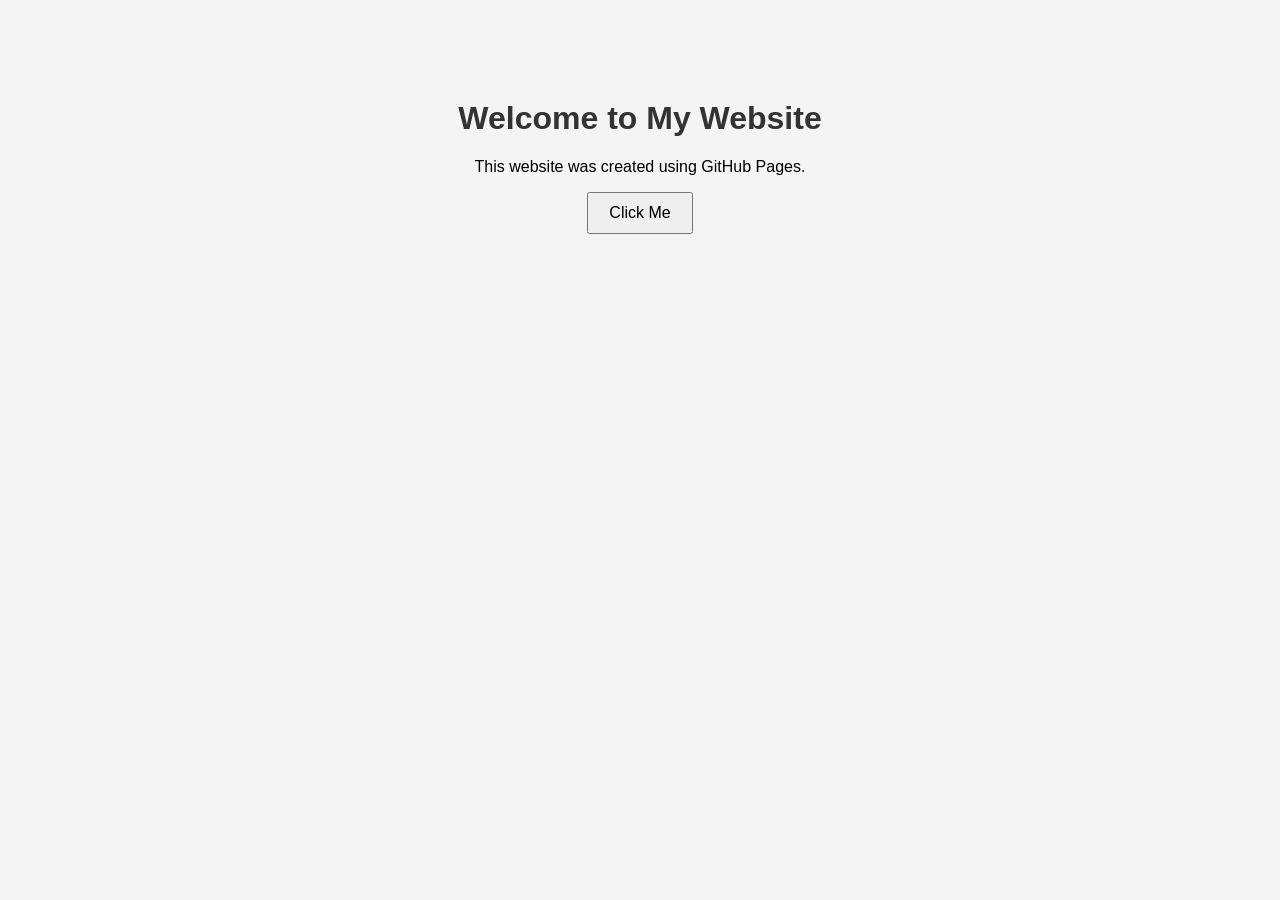
==== index.html @ 5ca9077b "Create index.html" ====
<!DOCTYPE html>
<html>
<head>
    <title>My Class Website</title>
    <meta charset="UTF-8">
    <meta name="viewport" content="width=device-width, initial-scale=1.0">
    <style>
        body {
            font-family: Arial, sans-serif;
            text-align: center;
            background-color: #f4f4f4;
        }
        h1 {
            color: #333;
        }
        .container {
            margin-top: 100px;
        }
        button {
            padding: 10px 20px;
            font-size: 16px;
            cursor: pointer;
        }
    </style>
</head>
<body>
    <div class="container">
        <h1>Welcome to My Website</h1>
        <p>This website was created using GitHub Pages.</p>
        <button onclick="alert('Website is working!')">Click Me</button>
    </div>
</body>
</html>
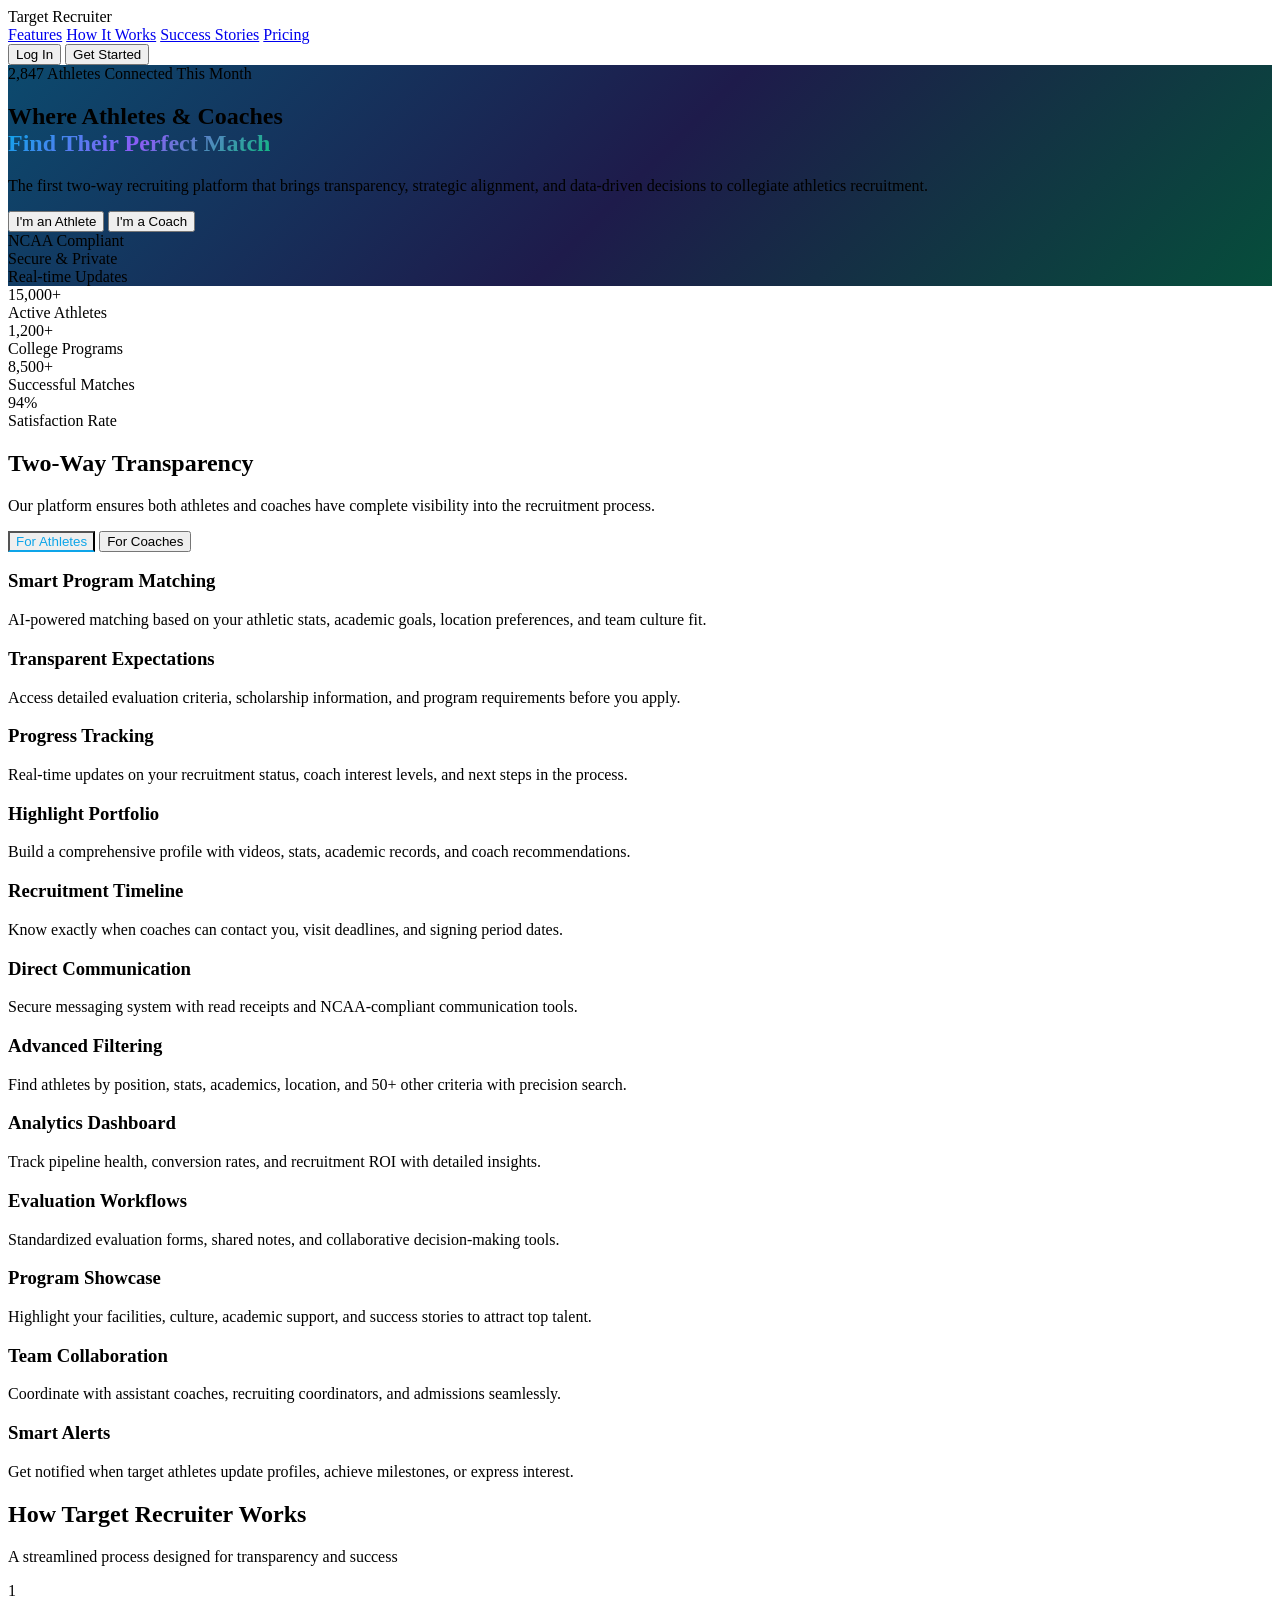
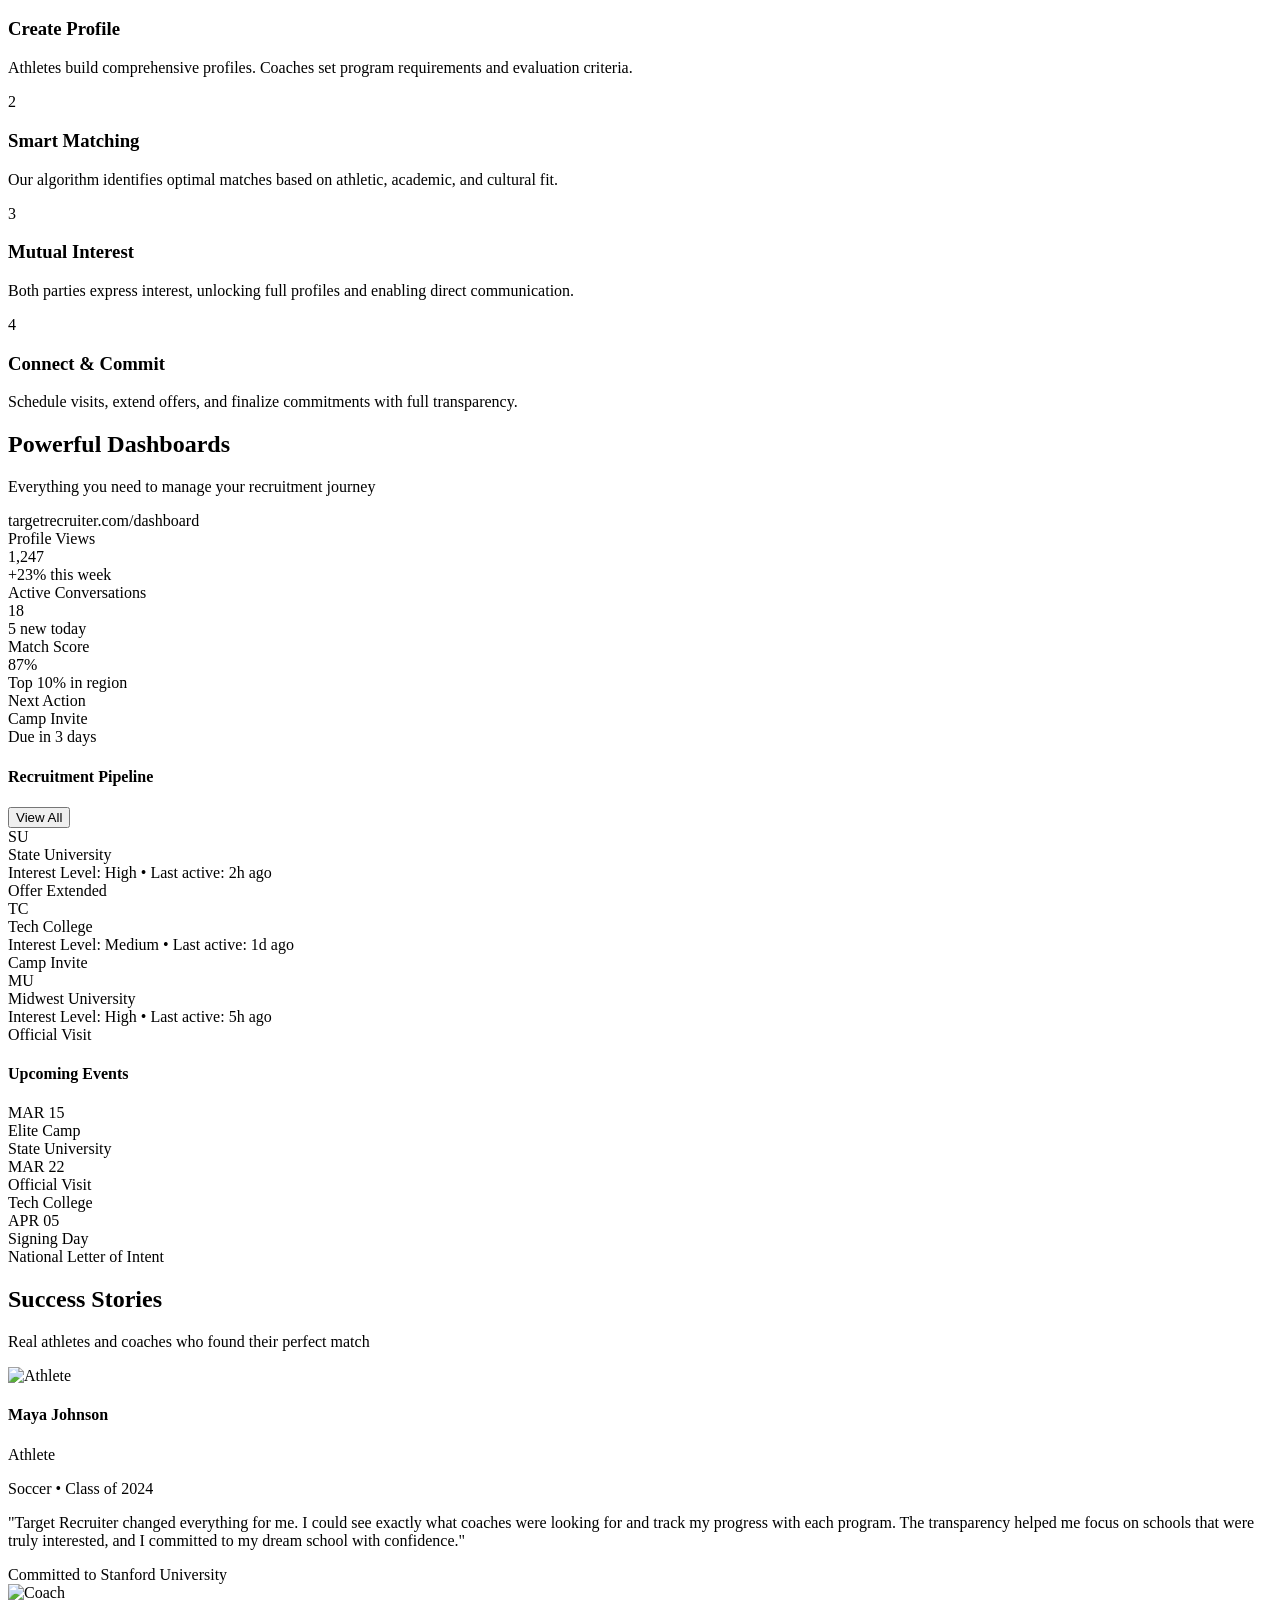
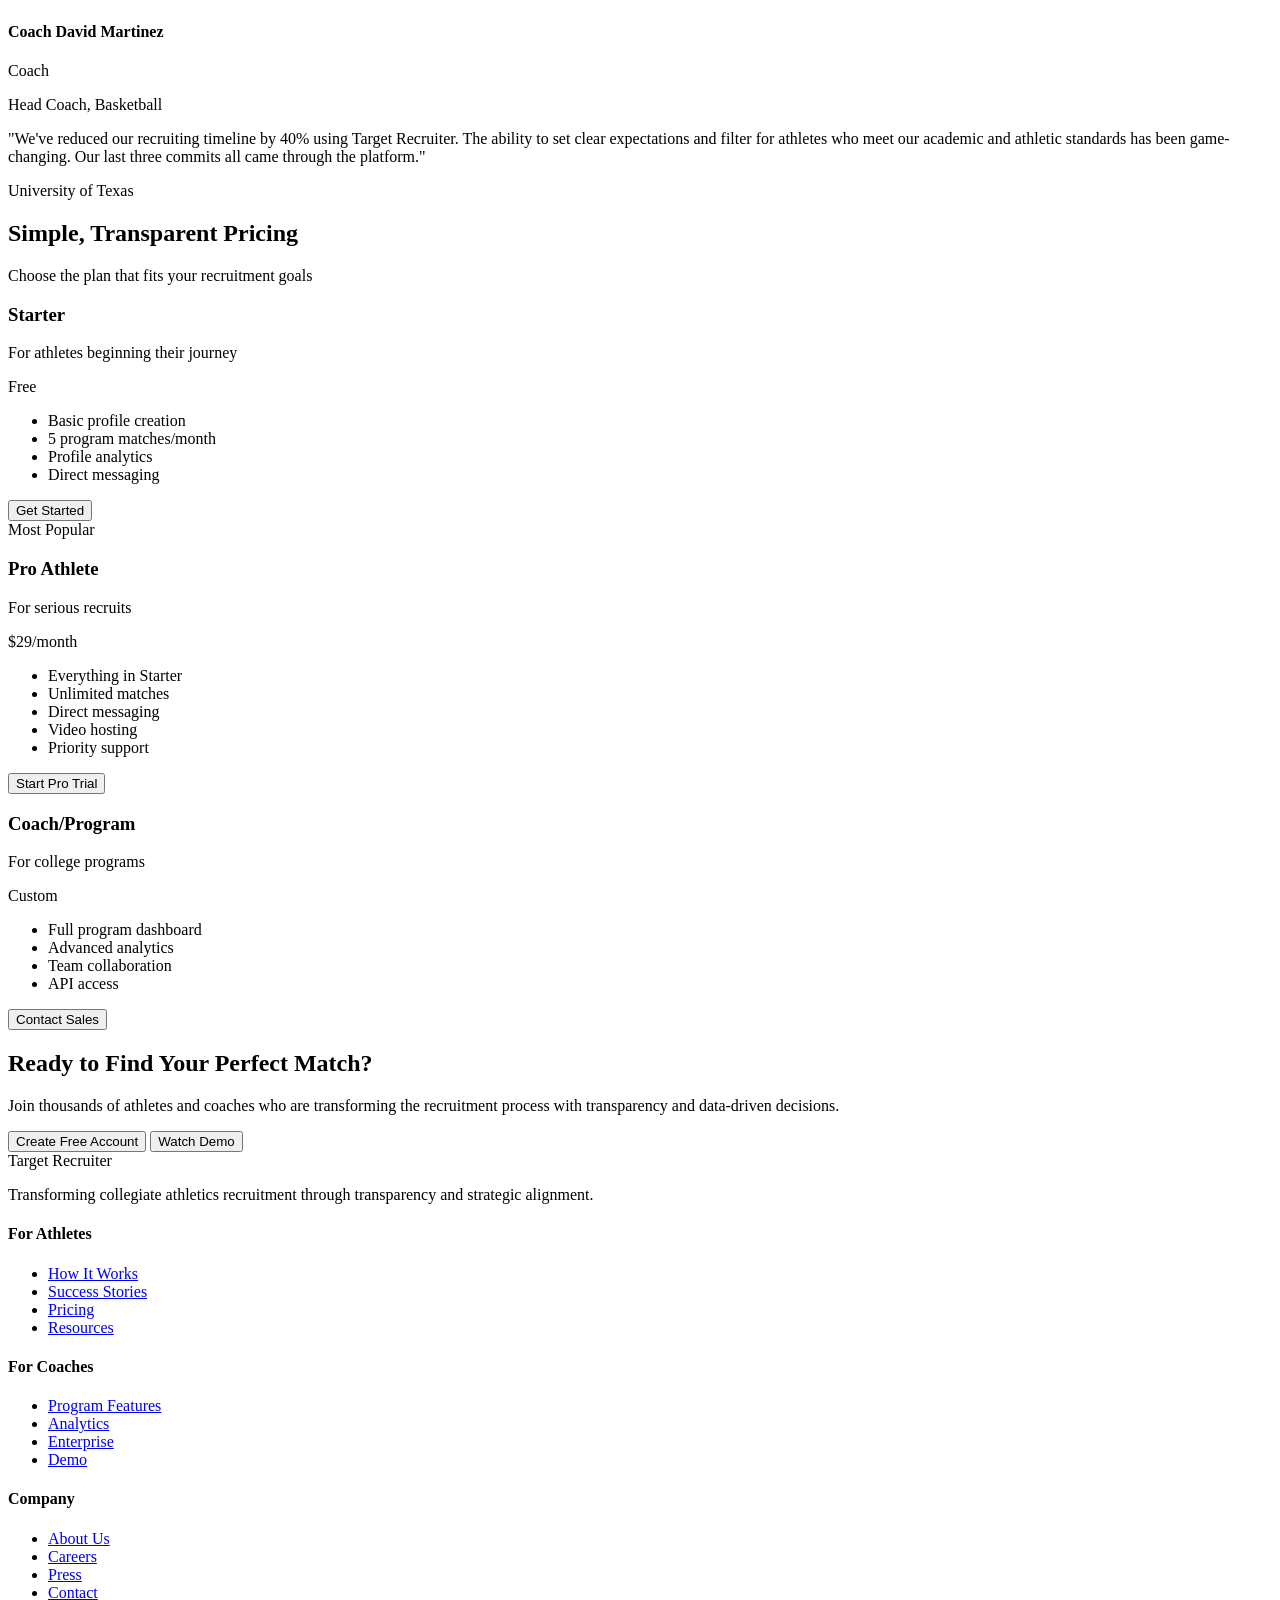
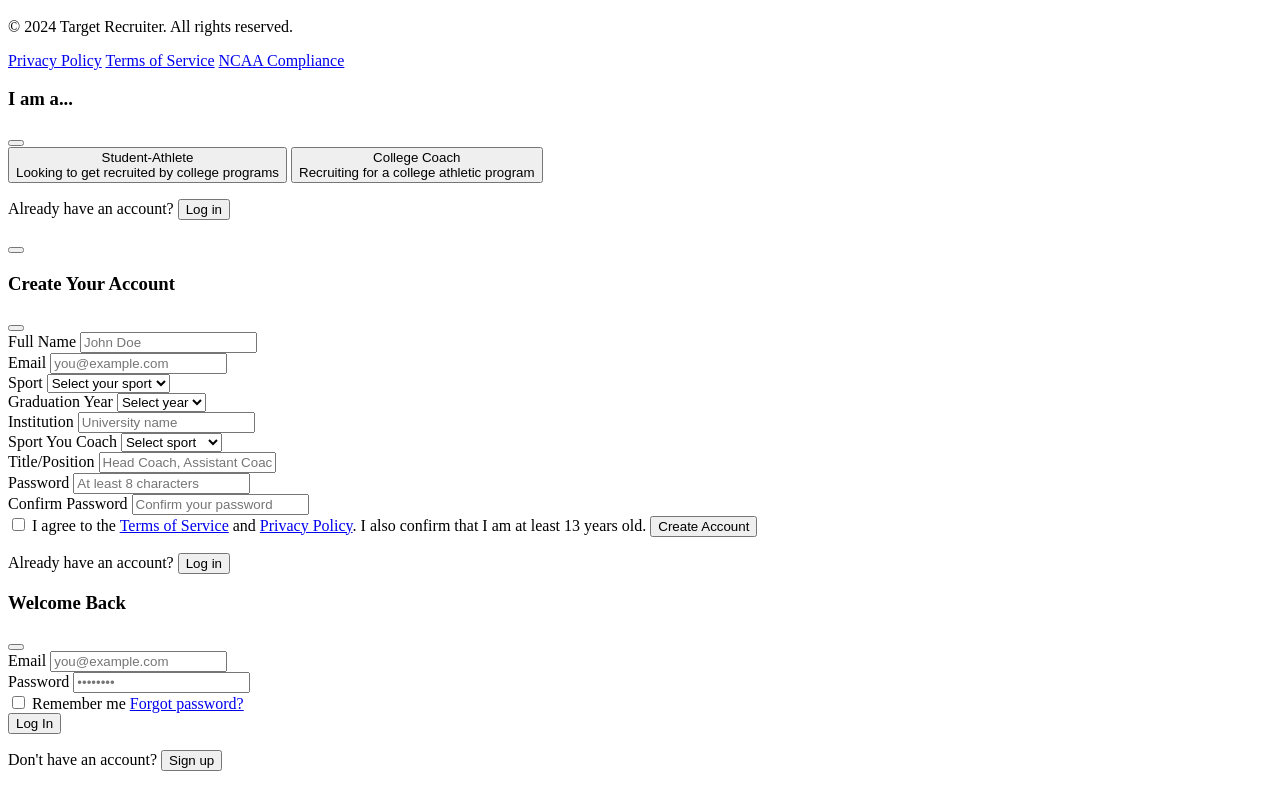
==== commit c40c43ad: "Update index.html" ====
--- a/index.html
+++ b/index.html
@@ -1,33 +1,1023 @@
 <!DOCTYPE html>
-<html>
+<html lang="en">
 <head>
-    <title>My Class Website</title>
     <meta charset="UTF-8">
     <meta name="viewport" content="width=device-width, initial-scale=1.0">
+    <title>Target Recruiter - Connect Athletes & College Programs</title>
+    <script src="https://cdn.tailwindcss.com"></script>
+    <script src="https://unpkg.com/lucide@latest"></script>
+    <link rel="preconnect" href="https://fonts.googleapis.com">
+    <link rel="preconnect" href="https://fonts.gstatic.com" crossorigin>
+    <link href="https://fonts.googleapis.com/css2?family=Inter:wght@300;400;500;600;700;800&display=swap" rel="stylesheet">
+    <script>
+        tailwind.config = {
+            theme: {
+                extend: {
+                    fontFamily: {
+                        sans: ['Inter', 'sans-serif'],
+                    },
+                    colors: {
+                        brand: {
+                            50: '#f0f9ff',
+                            100: '#e0f2fe',
+                            200: '#bae6fd',
+                            300: '#7dd3fc',
+                            400: '#38bdf8',
+                            500: '#0ea5e9',
+                            600: '#0284c7',
+                            700: '#0369a1',
+                            800: '#075985',
+                            900: '#0c4a6e',
+                        },
+                        athlete: {
+                            500: '#10b981',
+                            600: '#059669',
+                        },
+                        coach: {
+                            500: '#8b5cf6',
+                            600: '#7c3aed',
+                        }
+                    }
+                }
+            }
+        }
+    </script>
     <style>
-        body {
-            font-family: Arial, sans-serif;
-            text-align: center;
-            background-color: #f4f4f4;
-        }
-        h1 {
-            color: #333;
-        }
-        .container {
-            margin-top: 100px;
-        }
-        button {
-            padding: 10px 20px;
-            font-size: 16px;
-            cursor: pointer;
+        .gradient-text {
+            background: linear-gradient(135deg, #0ea5e9 0%, #8b5cf6 50%, #10b981 100%);
+            -webkit-background-clip: text;
+            -webkit-text-fill-color: transparent;
+            background-clip: text;
+        }
+        .hero-gradient {
+            background: linear-gradient(135deg, #0c4a6e 0%, #1e1b4b 50%, #064e3b 100%);
+        }
+        .card-hover {
+            transition: all 0.3s ease;
+        }
+        .card-hover:hover {
+            transform: translateY(-4px);
+            box-shadow: 0 20px 40px -12px rgba(0, 0, 0, 0.25);
+        }
+        .pulse-ring {
+            animation: pulse-ring 2s cubic-bezier(0.215, 0.61, 0.355, 1) infinite;
+        }
+        @keyframes pulse-ring {
+            0% { transform: scale(0.8); opacity: 0.8; }
+            50% { transform: scale(1); opacity: 0.4; }
+            100% { transform: scale(0.8); opacity: 0.8; }
+        }
+        .slide-in {
+            animation: slideIn 0.5s ease-out;
+        }
+        @keyframes slideIn {
+            from { opacity: 0; transform: translateY(20px); }
+            to { opacity: 1; transform: translateY(0); }
+        }
+        .tab-active {
+            border-bottom: 2px solid #0ea5e9;
+            color: #0ea5e9;
         }
     </style>
 </head>
-<body>
-    <div class="container">
-        <h1>Welcome to My Website</h1>
-        <p>This website was created using GitHub Pages.</p>
-        <button onclick="alert('Website is working!')">Click Me</button>
+<body class="font-sans text-slate-800 bg-slate-50">
+    <!-- Navigation -->
+    <nav class="fixed top-0 left-0 right-0 bg-white/95 backdrop-blur-md border-b border-slate-200 z-50">
+        <div class="max-w-7xl mx-auto px-4 sm:px-6 lg:px-8">
+            <div class="flex justify-between items-center h-16">
+                <div class="flex items-center space-x-2">
+                    <div class="w-10 h-10 bg-gradient-to-br from-brand-500 to-brand-700 rounded-xl flex items-center justify-center">
+                        <i data-lucide="target" class="w-6 h-6 text-white"></i>
+                    </div>
+                    <span class="text-xl font-bold text-slate-900">Target Recruiter</span>
+                </div>
+                <div class="hidden md:flex items-center space-x-8">
+                    <a href="#features" class="text-slate-600 hover:text-brand-600 font-medium transition">Features</a>
+                    <a href="#how-it-works" class="text-slate-600 hover:text-brand-600 font-medium transition">How It Works</a>
+                    <a href="#success-stories" class="text-slate-600 hover:text-brand-600 font-medium transition">Success Stories</a>
+                    <a href="#pricing" class="text-slate-600 hover:text-brand-600 font-medium transition">Pricing</a>
+                </div>
+                <div class="flex items-center space-x-4">
+                    <button onclick="showModal('login')" class="hidden md:block text-slate-600 hover:text-slate-900 font-medium">Log In</button>
+                    <button onclick="showModal('role-select')" class="bg-brand-600 hover:bg-brand-700 text-white px-5 py-2.5 rounded-lg font-medium transition">Get Started</button>
+                </div>
+            </div>
+        </div>
+    </nav>
+
+    <!-- Hero Section -->
+    <section class="hero-gradient min-h-screen flex items-center pt-16 relative overflow-hidden">
+        <div class="absolute inset-0 opacity-10">
+            <div class="absolute top-20 left-10 w-72 h-72 bg-brand-400 rounded-full blur-3xl"></div>
+            <div class="absolute bottom-20 right-10 w-96 h-96 bg-athlete-500 rounded-full blur-3xl"></div>
+            <div class="absolute top-1/2 left-1/2 w-64 h-64 bg-coach-500 rounded-full blur-3xl -translate-x-1/2 -translate-y-1/2"></div>
+        </div>
+        <div class="max-w-7xl mx-auto px-4 sm:px-6 lg:px-8 py-20 relative z-10">
+            <div class="text-center max-w-4xl mx-auto">
+                <div class="inline-flex items-center space-x-2 bg-white/10 backdrop-blur-sm rounded-full px-4 py-2 mb-8">
+                    <span class="w-2 h-2 bg-green-400 rounded-full pulse-ring"></span>
+                    <span class="text-white/90 text-sm font-medium">2,847 Athletes Connected This Month</span>
+                </div>
+                <h1 class="text-5xl md:text-7xl font-bold text-white mb-6 leading-tight">
+                    Where <span class="text-brand-300">Athletes</span> & <span class="text-coach-400">Coaches</span> <br>
+                    <span class="gradient-text">Find Their Perfect Match</span>
+                </h1>
+                <p class="text-xl text-slate-300 mb-10 max-w-2xl mx-auto">
+                    The first two-way recruiting platform that brings transparency, strategic alignment, and data-driven decisions to collegiate athletics recruitment.
+                </p>
+                <div class="flex flex-col sm:flex-row items-center justify-center gap-4">
+                    <button onclick="selectRole('athlete')" class="group bg-athlete-500 hover:bg-athlete-600 text-white px-8 py-4 rounded-xl font-semibold text-lg transition flex items-center space-x-3">
+                        <i data-lucide="user" class="w-5 h-5"></i>
+                        <span>I'm an Athlete</span>
+                        <i data-lucide="arrow-right" class="w-5 h-5 group-hover:translate-x-1 transition"></i>
+                    </button>
+                    <button onclick="selectRole('coach')" class="group bg-coach-500 hover:bg-coach-600 text-white px-8 py-4 rounded-xl font-semibold text-lg transition flex items-center space-x-3">
+                        <i data-lucide="users" class="w-5 h-5"></i>
+                        <span>I'm a Coach</span>
+                        <i data-lucide="arrow-right" class="w-5 h-5 group-hover:translate-x-1 transition"></i>
+                    </button>
+                </div>
+                <div class="mt-12 flex items-center justify-center space-x-8 text-slate-400">
+                    <div class="flex items-center space-x-2">
+                        <i data-lucide="shield-check" class="w-5 h-5"></i>
+                        <span class="text-sm">NCAA Compliant</span>
+                    </div>
+                    <div class="flex items-center space-x-2">
+                        <i data-lucide="lock" class="w-5 h-5"></i>
+                        <span class="text-sm">Secure & Private</span>
+                    </div>
+                    <div class="flex items-center space-x-2">
+                        <i data-lucide="zap" class="w-5 h-5"></i>
+                        <span class="text-sm">Real-time Updates</span>
+                    </div>
+                </div>
+            </div>
+        </div>
+        <div class="absolute bottom-0 left-0 right-0 h-32 bg-gradient-to-t from-slate-50 to-transparent"></div>
+    </section>
+
+    <!-- Stats Section -->
+    <section class="py-16 bg-white">
+        <div class="max-w-7xl mx-auto px-4 sm:px-6 lg:px-8">
+            <div class="grid grid-cols-2 md:grid-cols-4 gap-8">
+                <div class="text-center">
+                    <div class="text-4xl font-bold text-brand-600 mb-2">15,000+</div>
+                    <div class="text-slate-600">Active Athletes</div>
+                </div>
+                <div class="text-center">
+                    <div class="text-4xl font-bold text-coach-600 mb-2">1,200+</div>
+                    <div class="text-slate-600">College Programs</div>
+                </div>
+                <div class="text-center">
+                    <div class="text-4xl font-bold text-athlete-600 mb-2">8,500+</div>
+                    <div class="text-slate-600">Successful Matches</div>
+                </div>
+                <div class="text-center">
+                    <div class="text-4xl font-bold text-brand-600 mb-2">94%</div>
+                    <div class="text-slate-600">Satisfaction Rate</div>
+                </div>
+            </div>
+        </div>
+    </section>
+
+    <!-- Features Section -->
+    <section id="features" class="py-20 bg-slate-50">
+        <div class="max-w-7xl mx-auto px-4 sm:px-6 lg:px-8">
+            <div class="text-center mb-16">
+                <h2 class="text-4xl font-bold text-slate-900 mb-4">Two-Way Transparency</h2>
+                <p class="text-xl text-slate-600 max-w-2xl mx-auto">Our platform ensures both athletes and coaches have complete visibility into the recruitment process.</p>
+            </div>
+
+            <!-- Role Tabs -->
+            <div class="flex justify-center mb-12">
+                <div class="bg-white rounded-xl p-1.5 shadow-lg inline-flex">
+                    <button onclick="switchRoleTab('athlete')" id="tab-athlete" class="tab-active px-6 py-3 rounded-lg font-medium transition flex items-center space-x-2">
+                        <i data-lucide="user" class="w-5 h-5"></i>
+                        <span>For Athletes</span>
+                    </button>
+                    <button onclick="switchRoleTab('coach')" id="tab-coach" class="px-6 py-3 rounded-lg font-medium text-slate-600 hover:text-slate-900 transition flex items-center space-x-2">
+                        <i data-lucide="users" class="w-5 h-5"></i>
+                        <span>For Coaches</span>
+                    </button>
+                </div>
+            </div>
+
+            <!-- Athlete Features -->
+            <div id="athlete-features" class="grid md:grid-cols-3 gap-8 slide-in">
+                <div class="bg-white rounded-2xl p-8 shadow-lg card-hover border border-slate-100">
+                    <div class="w-14 h-14 bg-athlete-100 rounded-xl flex items-center justify-center mb-6">
+                        <i data-lucide="search" class="w-7 h-7 text-athlete-600"></i>
+                    </div>
+                    <h3 class="text-xl font-bold text-slate-900 mb-3">Smart Program Matching</h3>
+                    <p class="text-slate-600 leading-relaxed">AI-powered matching based on your athletic stats, academic goals, location preferences, and team culture fit.</p>
+                </div>
+                <div class="bg-white rounded-2xl p-8 shadow-lg card-hover border border-slate-100">
+                    <div class="w-14 h-14 bg-athlete-100 rounded-xl flex items-center justify-center mb-6">
+                        <i data-lucide="file-text" class="w-7 h-7 text-athlete-600"></i>
+                    </div>
+                    <h3 class="text-xl font-bold text-slate-900 mb-3">Transparent Expectations</h3>
+                    <p class="text-slate-600 leading-relaxed">Access detailed evaluation criteria, scholarship information, and program requirements before you apply.</p>
+                </div>
+                <div class="bg-white rounded-2xl p-8 shadow-lg card-hover border border-slate-100">
+                    <div class="w-14 h-14 bg-athlete-100 rounded-xl flex items-center justify-center mb-6">
+                        <i data-lucide="trending-up" class="w-7 h-7 text-athlete-600"></i>
+                    </div>
+                    <h3 class="text-xl font-bold text-slate-900 mb-3">Progress Tracking</h3>
+                    <p class="text-slate-600 leading-relaxed">Real-time updates on your recruitment status, coach interest levels, and next steps in the process.</p>
+                </div>
+                <div class="bg-white rounded-2xl p-8 shadow-lg card-hover border border-slate-100">
+                    <div class="w-14 h-14 bg-athlete-100 rounded-xl flex items-center justify-center mb-6">
+                        <i data-lucide="video" class="w-7 h-7 text-athlete-600"></i>
+                    </div>
+                    <h3 class="text-xl font-bold text-slate-900 mb-3">Highlight Portfolio</h3>
+                    <p class="text-slate-600 leading-relaxed">Build a comprehensive profile with videos, stats, academic records, and coach recommendations.</p>
+                </div>
+                <div class="bg-white rounded-2xl p-8 shadow-lg card-hover border border-slate-100">
+                    <div class="w-14 h-14 bg-athlete-100 rounded-xl flex items-center justify-center mb-6">
+                        <i data-lucide="calendar" class="w-7 h-7 text-athlete-600"></i>
+                    </div>
+                    <h3 class="text-xl font-bold text-slate-900 mb-3">Recruitment Timeline</h3>
+                    <p class="text-slate-600 leading-relaxed">Know exactly when coaches can contact you, visit deadlines, and signing period dates.</p>
+                </div>
+                <div class="bg-white rounded-2xl p-8 shadow-lg card-hover border border-slate-100">
+                    <div class="w-14 h-14 bg-athlete-100 rounded-xl flex items-center justify-center mb-6">
+                        <i data-lucide="message-circle" class="w-7 h-7 text-athlete-600"></i>
+                    </div>
+                    <h3 class="text-xl font-bold text-slate-900 mb-3">Direct Communication</h3>
+                    <p class="text-slate-600 leading-relaxed">Secure messaging system with read receipts and NCAA-compliant communication tools.</p>
+                </div>
+            </div>
+
+            <!-- Coach Features -->
+            <div id="coach-features" class="grid md:grid-cols-3 gap-8 hidden slide-in">
+                <div class="bg-white rounded-2xl p-8 shadow-lg card-hover border border-slate-100">
+                    <div class="w-14 h-14 bg-coach-100 rounded-xl flex items-center justify-center mb-6">
+                        <i data-lucide="filter" class="w-7 h-7 text-coach-600"></i>
+                    </div>
+                    <h3 class="text-xl font-bold text-slate-900 mb-3">Advanced Filtering</h3>
+                    <p class="text-slate-600 leading-relaxed">Find athletes by position, stats, academics, location, and 50+ other criteria with precision search.</p>
+                </div>
+                <div class="bg-white rounded-2xl p-8 shadow-lg card-hover border border-slate-100">
+                    <div class="w-14 h-14 bg-coach-100 rounded-xl flex items-center justify-center mb-6">
+                        <i data-lucide="bar-chart-3" class="w-7 h-7 text-coach-600"></i>
+                    </div>
+                    <h3 class="text-xl font-bold text-slate-900 mb-3">Analytics Dashboard</h3>
+                    <p class="text-slate-600 leading-relaxed">Track pipeline health, conversion rates, and recruitment ROI with detailed insights.</p>
+                </div>
+                <div class="bg-white rounded-2xl p-8 shadow-lg card-hover border border-slate-100">
+                    <div class="w-14 h-14 bg-coach-100 rounded-xl flex items-center justify-center mb-6">
+                        <i data-lucide="clipboard-list" class="w-7 h-7 text-coach-600"></i>
+                    </div>
+                    <h3 class="text-xl font-bold text-slate-900 mb-3">Evaluation Workflows</h3>
+                    <p class="text-slate-600 leading-relaxed">Standardized evaluation forms, shared notes, and collaborative decision-making tools.</p>
+                </div>
+                <div class="bg-white rounded-2xl p-8 shadow-lg card-hover border border-slate-100">
+                    <div class="w-14 h-14 bg-coach-100 rounded-xl flex items-center justify-center mb-6">
+                        <i data-lucide="megaphone" class="w-7 h-7 text-coach-600"></i>
+                    </div>
+                    <h3 class="text-xl font-bold text-slate-900 mb-3">Program Showcase</h3>
+                    <p class="text-slate-600 leading-relaxed">Highlight your facilities, culture, academic support, and success stories to attract top talent.</p>
+                </div>
+                <div class="bg-white rounded-2xl p-8 shadow-lg card-hover border border-slate-100">
+                    <div class="w-14 h-14 bg-coach-100 rounded-xl flex items-center justify-center mb-6">
+                        <i data-lucide="users" class="w-7 h-7 text-coach-600"></i>
+                    </div>
+                    <h3 class="text-xl font-bold text-slate-900 mb-3">Team Collaboration</h3>
+                    <p class="text-slate-600 leading-relaxed">Coordinate with assistant coaches, recruiting coordinators, and admissions seamlessly.</p>
+                </div>
+                <div class="bg-white rounded-2xl p-8 shadow-lg card-hover border border-slate-100">
+                    <div class="w-14 h-14 bg-coach-100 rounded-xl flex items-center justify-center mb-6">
+                        <i data-lucide="bell" class="w-7 h-7 text-coach-600"></i>
+                    </div>
+                    <h3 class="text-xl font-bold text-slate-900 mb-3">Smart Alerts</h3>
+                    <p class="text-slate-600 leading-relaxed">Get notified when target athletes update profiles, achieve milestones, or express interest.</p>
+                </div>
+            </div>
+        </div>
+    </section>
+
+    <!-- How It Works -->
+    <section id="how-it-works" class="py-20 bg-white">
+        <div class="max-w-7xl mx-auto px-4 sm:px-6 lg:px-8">
+            <div class="text-center mb-16">
+                <h2 class="text-4xl font-bold text-slate-900 mb-4">How Target Recruiter Works</h2>
+                <p class="text-xl text-slate-600">A streamlined process designed for transparency and success</p>
+            </div>
+
+            <div class="relative">
+                <div class="hidden md:block absolute top-1/2 left-0 right-0 h-1 bg-gradient-to-r from-athlete-500 via-brand-500 to-coach-500 -translate-y-1/2"></div>
+                
+                <div class="grid md:grid-cols-4 gap-8">
+                    <div class="relative text-center">
+                        <div class="w-16 h-16 bg-athlete-500 rounded-full flex items-center justify-center mx-auto mb-6 relative z-10 shadow-lg">
+                            <span class="text-2xl font-bold text-white">1</span>
+                        </div>
+                        <h3 class="text-lg font-bold text-slate-900 mb-2">Create Profile</h3>
+                        <p class="text-slate-600 text-sm">Athletes build comprehensive profiles. Coaches set program requirements and evaluation criteria.</p>
+                    </div>
+                    <div class="relative text-center">
+                        <div class="w-16 h-16 bg-brand-500 rounded-full flex items-center justify-center mx-auto mb-6 relative z-10 shadow-lg">
+                            <span class="text-2xl font-bold text-white">2</span>
+                        </div>
+                        <h3 class="text-lg font-bold text-slate-900 mb-2">Smart Matching</h3>
+                        <p class="text-slate-600 text-sm">Our algorithm identifies optimal matches based on athletic, academic, and cultural fit.</p>
+                    </div>
+                    <div class="relative text-center">
+                        <div class="w-16 h-16 bg-brand-500 rounded-full flex items-center justify-center mx-auto mb-6 relative z-10 shadow-lg">
+                            <span class="text-2xl font-bold text-white">3</span>
+                        </div>
+                        <h3 class="text-lg font-bold text-slate-900 mb-2">Mutual Interest</h3>
+                        <p class="text-slate-600 text-sm">Both parties express interest, unlocking full profiles and enabling direct communication.</p>
+                    </div>
+                    <div class="relative text-center">
+                        <div class="w-16 h-16 bg-coach-500 rounded-full flex items-center justify-center mx-auto mb-6 relative z-10 shadow-lg">
+                            <span class="text-2xl font-bold text-white">4</span>
+                        </div>
+                        <h3 class="text-lg font-bold text-slate-900 mb-2">Connect & Commit</h3>
+                        <p class="text-slate-600 text-sm">Schedule visits, extend offers, and finalize commitments with full transparency.</p>
+                    </div>
+                </div>
+            </div>
+        </div>
+    </section>
+
+    <!-- Dashboard Preview -->
+    <section class="py-20 bg-slate-900">
+        <div class="max-w-7xl mx-auto px-4 sm:px-6 lg:px-8">
+            <div class="text-center mb-12">
+                <h2 class="text-4xl font-bold text-white mb-4">Powerful Dashboards</h2>
+                <p class="text-xl text-slate-400">Everything you need to manage your recruitment journey</p>
+            </div>
+            
+            <div class="bg-slate-800 rounded-2xl p-4 shadow-2xl">
+                <div class="bg-slate-900 rounded-xl overflow-hidden">
+                    <div class="flex items-center space-x-2 px-4 py-3 bg-slate-800 border-b border-slate-700">
+                        <div class="w-3 h-3 rounded-full bg-red-500"></div>
+                        <div class="w-3 h-3 rounded-full bg-yellow-500"></div>
+                        <div class="w-3 h-3 rounded-full bg-green-500"></div>
+                        <div class="ml-4 text-slate-400 text-sm">targetrecruiter.com/dashboard</div>
+                    </div>
+                    <div class="p-6">
+                        <div class="grid md:grid-cols-4 gap-6 mb-6">
+                            <div class="bg-slate-800 rounded-lg p-4">
+                                <div class="text-slate-400 text-sm mb-1">Profile Views</div>
+                                <div class="text-2xl font-bold text-white">1,247</div>
+                                <div class="text-green-400 text-sm flex items-center mt-1">
+                                    <i data-lucide="trending-up" class="w-4 h-4 mr-1"></i>
+                                    +23% this week
+                                </div>
+                            </div>
+                            <div class="bg-slate-800 rounded-lg p-4">
+                                <div class="text-slate-400 text-sm mb-1">Active Conversations</div>
+                                <div class="text-2xl font-bold text-white">18</div>
+                                <div class="text-green-400 text-sm flex items-center mt-1">
+                                    <i data-lucide="message-circle" class="w-4 h-4 mr-1"></i>
+                                    5 new today
+                                </div>
+                            </div>
+                            <div class="bg-slate-800 rounded-lg p-4">
+                                <div class="text-slate-400 text-sm mb-1">Match Score</div>
+                                <div class="text-2xl font-bold text-white">87%</div>
+                                <div class="text-brand-400 text-sm flex items-center mt-1">
+                                    <i data-lucide="star" class="w-4 h-4 mr-1"></i>
+                                    Top 10% in region
+                                </div>
+                            </div>
+                            <div class="bg-slate-800 rounded-lg p-4">
+                                <div class="text-slate-400 text-sm mb-1">Next Action</div>
+                                <div class="text-lg font-bold text-white">Camp Invite</div>
+                                <div class="text-slate-400 text-sm mt-1">Due in 3 days</div>
+                            </div>
+                        </div>
+                        <div class="grid md:grid-cols-3 gap-6">
+                            <div class="md:col-span-2 bg-slate-800 rounded-lg p-4">
+                                <div class="flex justify-between items-center mb-4">
+                                    <h4 class="text-white font-semibold">Recruitment Pipeline</h4>
+                                    <button class="text-brand-400 text-sm hover:text-brand-300">View All</button>
+                                </div>
+                                <div class="space-y-3">
+                                    <div class="flex items-center space-x-3 p-3 bg-slate-700/50 rounded-lg">
+                                        <div class="w-10 h-10 bg-athlete-500 rounded-full flex items-center justify-center text-white font-bold">SU</div>
+                                        <div class="flex-1">
+                                            <div class="text-white font-medium">State University</div>
+                                            <div class="text-slate-400 text-sm">Interest Level: High • Last active: 2h ago</div>
+                                        </div>
+                                        <span class="px-3 py-1 bg-green-500/20 text-green-400 rounded-full text-sm">Offer Extended</span>
+                                    </div>
+                                    <div class="flex items-center space-x-3 p-3 bg-slate-700/50 rounded-lg">
+                                        <div class="w-10 h-10 bg-coach-500 rounded-full flex items-center justify-center text-white font-bold">TC</div>
+                                        <div class="flex-1">
+                                            <div class="text-white font-medium">Tech College</div>
+                                            <div class="text-slate-400 text-sm">Interest Level: Medium • Last active: 1d ago</div>
+                                        </div>
+                                        <span class="px-3 py-1 bg-yellow-500/20 text-yellow-400 rounded-full text-sm">Camp Invite</span>
+                                    </div>
+                                    <div class="flex items-center space-x-3 p-3 bg-slate-700/50 rounded-lg">
+                                        <div class="w-10 h-10 bg-brand-500 rounded-full flex items-center justify-center text-white font-bold">MU</div>
+                                        <div class="flex-1">
+                                            <div class="text-white font-medium">Midwest University</div>
+                                            <div class="text-slate-400 text-sm">Interest Level: High • Last active: 5h ago</div>
+                                        </div>
+                                        <span class="px-3 py-1 bg-blue-500/20 text-blue-400 rounded-full text-sm">Official Visit</span>
+                                    </div>
+                                </div>
+                            </div>
+                            <div class="bg-slate-800 rounded-lg p-4">
+                                <h4 class="text-white font-semibold mb-4">Upcoming Events</h4>
+                                <div class="space-y-4">
+                                    <div class="flex items-start space-x-3">
+                                        <div class="w-12 h-12 bg-brand-500/20 rounded-lg flex flex-col items-center justify-center">
+                                            <span class="text-brand-400 text-xs font-bold">MAR</span>
+                                            <span class="text-white font-bold">15</span>
+                                        </div>
+                                        <div>
+                                            <div class="text-white font-medium">Elite Camp</div>
+                                            <div class="text-slate-400 text-sm">State University</div>
+                                        </div>
+                                    </div>
+                                    <div class="flex items-start space-x-3">
+                                        <div class="w-12 h-12 bg-coach-500/20 rounded-lg flex flex-col items-center justify-center">
+                                            <span class="text-coach-400 text-xs font-bold">MAR</span>
+                                            <span class="text-white font-bold">22</span>
+                                        </div>
+                                        <div>
+                                            <div class="text-white font-medium">Official Visit</div>
+                                            <div class="text-slate-400 text-sm">Tech College</div>
+                                        </div>
+                                    </div>
+                                    <div class="flex items-start space-x-3">
+                                        <div class="w-12 h-12 bg-athlete-500/20 rounded-lg flex flex-col items-center justify-center">
+                                            <span class="text-athlete-400 text-xs font-bold">APR</span>
+                                            <span class="text-white font-bold">05</span>
+                                        </div>
+                                        <div>
+                                            <div class="text-white font-medium">Signing Day</div>
+                                            <div class="text-slate-400 text-sm">National Letter of Intent</div>
+                                        </div>
+                                    </div>
+                                </div>
+                            </div>
+                        </div>
+                    </div>
+                </div>
+            </div>
+        </div>
+    </section>
+
+    <!-- Success Stories -->
+    <section id="success-stories" class="py-20 bg-slate-50">
+        <div class="max-w-7xl mx-auto px-4 sm:px-6 lg:px-8">
+            <div class="text-center mb-16">
+                <h2 class="text-4xl font-bold text-slate-900 mb-4">Success Stories</h2>
+                <p class="text-xl text-slate-600">Real athletes and coaches who found their perfect match</p>
+            </div>
+
+            <div class="grid md:grid-cols-2 gap-8">
+                <div class="bg-white rounded-2xl p-8 shadow-lg border border-slate-100">
+                    <div class="flex items-start space-x-4 mb-6">
+                        <img src="https://static.photos/people/200x200/42" alt="Athlete" class="w-16 h-16 rounded-full object-cover">
+                        <div>
+                            <div class="flex items-center space-x-2">
+                                <h4 class="text-lg font-bold text-slate-900">Maya Johnson</h4>
+                                <span class="px-2 py-0.5 bg-athlete-100 text-athlete-600 rounded-full text-xs font-medium">Athlete</span>
+                            </div>
+                            <p class="text-slate-600">Soccer • Class of 2024</p>
+                            <div class="flex items-center space-x-1 mt-1">
+                                <i data-lucide="star" class="w-4 h-4 text-yellow-400 fill-yellow-400"></i>
+                                <i data-lucide="star" class="w-4 h-4 text-yellow-400 fill-yellow-400"></i>
+                                <i data-lucide="star" class="w-4 h-4 text-yellow-400 fill-yellow-400"></i>
+                                <i data-lucide="star" class="w-4 h-4 text-yellow-400 fill-yellow-400"></i>
+                                <i data-lucide="star" class="w-4 h-4 text-yellow-400 fill-yellow-400"></i>
+                            </div>
+                        </div>
+                    </div>
+                    <p class="text-slate-700 leading-relaxed mb-4">"Target Recruiter changed everything for me. I could see exactly what coaches were looking for and track my progress with each program. The transparency helped me focus on schools that were truly interested, and I committed to my dream school with confidence."</p>
+                    <div class="flex items-center space-x-2 text-slate-500 text-sm">
+                        <i data-lucide="check-circle" class="w-4 h-4 text-athlete-500"></i>
+                        <span>Committed to Stanford University</span>
+                    </div>
+                </div>
+
+                <div class="bg-white rounded-2xl p-8 shadow-lg border border-slate-100">
+                    <div class="flex items-start space-x-4 mb-6">
+                        <img src="https://static.photos/people/200x200/88" alt="Coach" class="w-16 h-16 rounded-full object-cover">
+                        <div>
+                            <div class="flex items-center space-x-2">
+                                <h4 class="text-lg font-bold text-slate-900">Coach David Martinez</h4>
+                                <span class="px-2 py-0.5 bg-coach-100 text-coach-600 rounded-full text-xs font-medium">Coach</span>
+                            </div>
+                            <p class="text-slate-600">Head Coach, Basketball</p>
+                            <div class="flex items-center space-x-1 mt-1">
+                                <i data-lucide="star" class="w-4 h-4 text-yellow-400 fill-yellow-400"></i>
+                                <i data-lucide="star" class="w-4 h-4 text-yellow-400 fill-yellow-400"></i>
+                                <i data-lucide="star" class="w-4 h-4 text-yellow-400 fill-yellow-400"></i>
+                                <i data-lucide="star" class="w-4 h-4 text-yellow-400 fill-yellow-400"></i>
+                                <i data-lucide="star" class="w-4 h-4 text-yellow-400 fill-yellow-400"></i>
+                            </div>
+                        </div>
+                    </div>
+                    <p class="text-slate-700 leading-relaxed mb-4">"We've reduced our recruiting timeline by 40% using Target Recruiter. The ability to set clear expectations and filter for athletes who meet our academic and athletic standards has been game-changing. Our last three commits all came through the platform."</p>
+                    <div class="flex items-center space-x-2 text-slate-500 text-sm">
+                        <i data-lucide="check-circle" class="w-4 h-4 text-coach-500"></i>
+                        <span>University of Texas</span>
+                    </div>
+                </div>
+            </div>
+        </div>
+    </section>
+
+    <!-- Pricing -->
+    <section id="pricing" class="py-20 bg-white">
+        <div class="max-w-7xl mx-auto px-4 sm:px-6 lg:px-8">
+            <div class="text-center mb-16">
+                <h2 class="text-4xl font-bold text-slate-900 mb-4">Simple, Transparent Pricing</h2>
+                <p class="text-xl text-slate-600">Choose the plan that fits your recruitment goals</p>
+            </div>
+
+            <div class="grid md:grid-cols-3 gap-8 max-w-5xl mx-auto">
+                <div class="bg-slate-50 rounded-2xl p-8 border border-slate-200">
+                    <h3 class="text-xl font-bold text-slate-900 mb-2">Starter</h3>
+                    <p class="text-slate-600 mb-6">For athletes beginning their journey</p>
+                    <div class="text-4xl font-bold text-slate-900 mb-6">Free</div>
+                    <ul class="space-y-4 mb-8">
+                        <li class="flex items-center space-x-3 text-slate-700">
+                            <i data-lucide="check" class="w-5 h-5 text-athlete-500"></i>
+                            <span>Basic profile creation</span>
+                        </li>
+                        <li class="flex items-center space-x-3 text-slate-700">
+                            <i data-lucide="check" class="w-5 h-5 text-athlete-500"></i>
+                            <span>5 program matches/month</span>
+                        </li>
+                        <li class="flex items-center space-x-3 text-slate-700">
+                            <i data-lucide="check" class="w-5 h-5 text-athlete-500"></i>
+                            <span>Profile analytics</span>
+                        </li>
+                        <li class="flex items-center space-x-3 text-slate-400">
+                            <i data-lucide="x" class="w-5 h-5"></i>
+                            <span>Direct messaging</span>
+                        </li>
+                    </ul>
+                    <button onclick="showModal('signup')" class="w-full py-3 border-2 border-slate-300 text-slate-700 rounded-xl font-medium hover:border-slate-400 transition">Get Started</button>
+                </div>
+
+                <div class="bg-brand-600 rounded-2xl p-8 text-white relative transform scale-105 shadow-2xl">
+                    <div class="absolute -top-4 left-1/2 -translate-x-1/2 bg-athlete-500 text-white px-4 py-1 rounded-full text-sm font-medium">Most Popular</div>
+                    <h3 class="text-xl font-bold mb-2">Pro Athlete</h3>
+                    <p class="text-brand-100 mb-6">For serious recruits</p>
+                    <div class="text-4xl font-bold mb-6">$29<span class="text-lg font-normal text-brand-100">/month</span></div>
+                    <ul class="space-y-4 mb-8">
+                        <li class="flex items-center space-x-3">
+                            <i data-lucide="check" class="w-5 h-5"></i>
+                            <span>Everything in Starter</span>
+                        </li>
+                        <li class="flex items-center space-x-3">
+                            <i data-lucide="check" class="w-5 h-5"></i>
+                            <span>Unlimited matches</span>
+                        </li>
+                        <li class="flex items-center space-x-3">
+                            <i data-lucide="check" class="w-5 h-5"></i>
+                            <span>Direct messaging</span>
+                        </li>
+                        <li class="flex items-center space-x-3">
+                            <i data-lucide="check" class="w-5 h-5"></i>
+                            <span>Video hosting</span>
+                        </li>
+                        <li class="flex items-center space-x-3">
+                            <i data-lucide="check" class="w-5 h-5"></i>
+                            <span>Priority support</span>
+                        </li>
+                    </ul>
+                    <button onclick="showModal('signup')" class="w-full py-3 bg-white text-brand-600 rounded-xl font-medium hover:bg-brand-50 transition">Start Pro Trial</button>
+                </div>
+
+                <div class="bg-slate-50 rounded-2xl p-8 border border-slate-200">
+                    <h3 class="text-xl font-bold text-slate-900 mb-2">Coach/Program</h3>
+                    <p class="text-slate-600 mb-6">For college programs</p>
+                    <div class="text-4xl font-bold text-slate-900 mb-6">Custom</div>
+                    <ul class="space-y-4 mb-8">
+                        <li class="flex items-center space-x-3 text-slate-700">
+                            <i data-lucide="check" class="w-5 h-5 text-coach-500"></i>
+                            <span>Full program dashboard</span>
+                        </li>
+                        <li class="flex items-center space-x-3 text-slate-700">
+                            <i data-lucide="check" class="w-5 h-5 text-coach-500"></i>
+                            <span>Advanced analytics</span>
+                        </li>
+                        <li class="flex items-center space-x-3 text-slate-700">
+                            <i data-lucide="check" class="w-5 h-5 text-coach-500"></i>
+                            <span>Team collaboration</span>
+                        </li>
+                        <li class="flex items-center space-x-3 text-slate-700">
+                            <i data-lucide="check" class="w-5 h-5 text-coach-500"></i>
+                            <span>API access</span>
+                        </li>
+                    </ul>
+                    <button onclick="showModal('contact')" class="w-full py-3 border-2 border-slate-300 text-slate-700 rounded-xl font-medium hover:border-slate-400 transition">Contact Sales</button>
+                </div>
+            </div>
+        </div>
+    </section>
+
+    <!-- CTA Section -->
+    <section class="py-20 bg-gradient-to-br from-brand-600 to-brand-800">
+        <div class="max-w-4xl mx-auto px-4 sm:px-6 lg:px-8 text-center">
+            <h2 class="text-4xl font-bold text-white mb-6">Ready to Find Your Perfect Match?</h2>
+            <p class="text-xl text-brand-100 mb-10">Join thousands of athletes and coaches who are transforming the recruitment process with transparency and data-driven decisions.</p>
+            <div class="flex flex-col sm:flex-row items-center justify-center gap-4">
+                <button onclick="showModal('signup')" class="bg-white text-brand-600 px-8 py-4 rounded-xl font-semibold text-lg hover:bg-brand-50 transition flex items-center space-x-2">
+                    <span>Create Free Account</span>
+                    <i data-lucide="arrow-right" class="w-5 h-5"></i>
+                </button>
+                <button onclick="showModal('demo')" class="bg-brand-700 text-white px-8 py-4 rounded-xl font-semibold text-lg hover:bg-brand-600 transition flex items-center space-x-2">
+                    <i data-lucide="play-circle" class="w-5 h-5"></i>
+                    <span>Watch Demo</span>
+                </button>
+            </div>
+        </div>
+    </section>
+
+    <!-- Footer -->
+    <footer class="bg-slate-900 text-slate-400 py-16">
+        <div class="max-w-7xl mx-auto px-4 sm:px-6 lg:px-8">
+            <div class="grid md:grid-cols-4 gap-12 mb-12">
+                <div>
+                    <div class="flex items-center space-x-2 mb-4">
+                        <div class="w-10 h-10 bg-gradient-to-br from-brand-500 to-brand-700 rounded-xl flex items-center justify-center">
+                            <i data-lucide="target" class="w-6 h-6 text-white"></i>
+                        </div>
+                        <span class="text-xl font-bold text-white">Target Recruiter</span>
+                    </div>
+                    <p class="text-slate-500 mb-4">Transforming collegiate athletics recruitment through transparency and strategic alignment.</p>
+                    <div class="flex space-x-4">
+                        <a href="#" class="hover:text-white transition"><i data-lucide="twitter" class="w-5 h-5"></i></a>
+                        <a href="#" class="hover:text-white transition"><i data-lucide="instagram" class="w-5 h-5"></i></a>
+                        <a href="#" class="hover:text-white transition"><i data-lucide="linkedin" class="w-5 h-5"></i></a>
+                        <a href="#" class="hover:text-white transition"><i data-lucide="youtube" class="w-5 h-5"></i></a>
+                    </div>
+                </div>
+                <div>
+                    <h4 class="text-white font-semibold mb-4">For Athletes</h4>
+                    <ul class="space-y-2">
+                        <li><a href="#" class="hover:text-white transition">How It Works</a></li>
+                        <li><a href="#" class="hover:text-white transition">Success Stories</a></li>
+                        <li><a href="#" class="hover:text-white transition">Pricing</a></li>
+                        <li><a href="#" class="hover:text-white transition">Resources</a></li>
+                    </ul>
+                </div>
+                <div>
+                    <h4 class="text-white font-semibold mb-4">For Coaches</h4>
+                    <ul class="space-y-2">
+                        <li><a href="#" class="hover:text-white transition">Program Features</a></li>
+                        <li><a href="#" class="hover:text-white transition">Analytics</a></li>
+                        <li><a href="#" class="hover:text-white transition">Enterprise</a></li>
+                        <li><a href="#" class="hover:text-white transition">Demo</a></li>
+                    </ul>
+                </div>
+                <div>
+                    <h4 class="text-white font-semibold mb-4">Company</h4>
+                    <ul class="space-y-2">
+                        <li><a href="#" class="hover:text-white transition">About Us</a></li>
+                        <li><a href="#" class="hover:text-white transition">Careers</a></li>
+                        <li><a href="#" class="hover:text-white transition">Press</a></li>
+                        <li><a href="#" class="hover:text-white transition">Contact</a></li>
+                    </ul>
+                </div>
+            </div>
+            <div class="border-t border-slate-800 pt-8 flex flex-col md:flex-row justify-between items-center">
+                <p class="text-sm">&copy; 2024 Target Recruiter. All rights reserved.</p>
+                <div class="flex space-x-6 mt-4 md:mt-0 text-sm">
+                    <a href="#" class="hover:text-white transition">Privacy Policy</a>
+                    <a href="#" class="hover:text-white transition">Terms of Service</a>
+                    <a href="#" class="hover:text-white transition">NCAA Compliance</a>
+                </div>
+            </div>
+        </div>
+    </footer>
+
+    <!-- Modals -->
+    <div id="modal-overlay" class="fixed inset-0 bg-black/50 backdrop-blur-sm z-50 hidden items-center justify-center p-4">
+        <!-- Role Selection Modal -->
+        <div id="role-select-modal" class="bg-white rounded-2xl max-w-md w-full p-8 hidden">
+            <div class="flex justify-between items-center mb-6">
+                <h3 class="text-2xl font-bold text-slate-900">I am a...</h3>
+                <button onclick="closeModal()" class="text-slate-400 hover:text-slate-600"><i data-lucide="x" class="w-6 h-6"></i></button>
+            </div>
+            <div class="space-y-4">
+                <button onclick="proceedToSignup('athlete')" class="w-full p-6 border-2 border-athlete-500 rounded-xl text-athlete-600 font-medium hover:bg-athlete-50 transition flex items-center space-x-4 group">
+                    <div class="w-14 h-14 bg-athlete-100 rounded-full flex items-center justify-center group-hover:bg-athlete-200 transition">
+                        <i data-lucide="user" class="w-7 h-7"></i>
+                    </div>
+                    <div class="text-left">
+                        <div class="text-lg font-semibold">Student-Athlete</div>
+                        <div class="text-sm text-athlete-500/80">Looking to get recruited by college programs</div>
+                    </div>
+                    <i data-lucide="chevron-right" class="w-5 h-5 ml-auto group-hover:translate-x-1 transition"></i>
+                </button>
+                <button onclick="proceedToSignup('coach')" class="w-full p-6 border-2 border-coach-500 rounded-xl text-coach-600 font-medium hover:bg-coach-50 transition flex items-center space-x-4 group">
+                    <div class="w-14 h-14 bg-coach-100 rounded-full flex items-center justify-center group-hover:bg-coach-200 transition">
+                        <i data-lucide="users" class="w-7 h-7"></i>
+                    </div>
+                    <div class="text-left">
+                        <div class="text-lg font-semibold">College Coach</div>
+                        <div class="text-sm text-coach-500/80">Recruiting for a college athletic program</div>
+                    </div>
+                    <i data-lucide="chevron-right" class="w-5 h-5 ml-auto group-hover:translate-x-1 transition"></i>
+                </button>
+            </div>
+            <p class="text-center text-slate-500 text-sm mt-6">Already have an account? <button onclick="showModal('login')" class="text-brand-600 font-medium hover:text-brand-700">Log in</button></p>
+        </div>
+
+        <!-- Sign Up Modal -->
+        <div id="signup-modal" class="bg-white rounded-2xl max-w-md w-full p-8 hidden">
+            <div class="flex justify-between items-center mb-6">
+                <button onclick="backToRoleSelect()" class="text-slate-400 hover:text-slate-600 -ml-2 p-2"><i data-lucide="arrow-left" class="w-5 h-5"></i></button>
+                <h3 class="text-2xl font-bold text-slate-900">Create Your Account</h3>
+                <button onclick="closeModal()" class="text-slate-400 hover:text-slate-600"><i data-lucide="x" class="w-6 h-6"></i></button>
+            </div>
+            <div class="text-center mb-6">
+                <span id="selected-role-badge" class="inline-flex items-center space-x-2 px-4 py-2 rounded-full text-sm font-medium">
+                </span>
+            </div>
+            <form id="signup-form" class="space-y-4">
+                <div>
+                    <label class="block text-sm font-medium text-slate-700 mb-1">Full Name</label>
+                    <input type="text" id="signup-name" required class="w-full px-4 py-3 border border-slate-300 rounded-lg focus:ring-2 focus:ring-brand-500 focus:border-brand-500 outline-none" placeholder="John Doe">
+                </div>
+                <div>
+                    <label class="block text-sm font-medium text-slate-700 mb-1">Email</label>
+                    <input type="email" id="signup-email" required class="w-full px-4 py-3 border border-slate-300 rounded-lg focus:ring-2 focus:ring-brand-500 focus:border-brand-500 outline-none" placeholder="you@example.com">
+                </div>
+                <div id="athlete-extra-fields" class="hidden space-y-4">
+                    <div>
+                        <label class="block text-sm font-medium text-slate-700 mb-1">Sport</label>
+                        <select class="w-full px-4 py-3 border border-slate-300 rounded-lg focus:ring-2 focus:ring-brand-500 focus:border-brand-500 outline-none">
+                            <option value="">Select your sport</option>
+                            <option value="football">Football</option>
+                            <option value="basketball">Basketball</option>
+                            <option value="soccer">Soccer</option>
+                            <option value="volleyball">Volleyball</option>
+                            <option value="baseball">Baseball</option>
+                            <option value="softball">Softball</option>
+                            <option value="swimming">Swimming</option>
+                            <option value="track">Track & Field</option>
+                            <option value="tennis">Tennis</option>
+                            <option value="other">Other</option>
+                        </select>
+                    </div>
+                    <div>
+                        <label class="block text-sm font-medium text-slate-700 mb-1">Graduation Year</label>
+                        <select class="w-full px-4 py-3 border border-slate-300 rounded-lg focus:ring-2 focus:ring-brand-500 focus:border-brand-500 outline-none">
+                            <option value="">Select year</option>
+                            <option value="2025">2025</option>
+                            <option value="2026">2026</option>
+                            <option value="2027">2027</option>
+                            <option value="2028">2028</option>
+                        </select>
+                    </div>
+                </div>
+                <div id="coach-extra-fields" class="hidden space-y-4">
+                    <div>
+                        <label class="block text-sm font-medium text-slate-700 mb-1">Institution</label>
+                        <input type="text" class="w-full px-4 py-3 border border-slate-300 rounded-lg focus:ring-2 focus:ring-brand-500 focus:border-brand-500 outline-none" placeholder="University name">
+                    </div>
+                    <div>
+                        <label class="block text-sm font-medium text-slate-700 mb-1">Sport You Coach</label>
+                        <select class="w-full px-4 py-3 border border-slate-300 rounded-lg focus:ring-2 focus:ring-brand-500 focus:border-brand-500 outline-none">
+                            <option value="">Select sport</option>
+                            <option value="football">Football</option>
+                            <option value="basketball">Basketball</option>
+                            <option value="soccer">Soccer</option>
+                            <option value="volleyball">Volleyball</option>
+                            <option value="baseball">Baseball</option>
+                            <option value="softball">Softball</option>
+                            <option value="swimming">Swimming</option>
+                            <option value="track">Track & Field</option>
+                            <option value="tennis">Tennis</option>
+                            <option value="other">Other</option>
+                        </select>
+                    </div>
+                    <div>
+                        <label class="block text-sm font-medium text-slate-700 mb-1">Title/Position</label>
+                        <input type="text" class="w-full px-4 py-3 border border-slate-300 rounded-lg focus:ring-2 focus:ring-brand-500 focus:border-brand-500 outline-none" placeholder="Head Coach, Assistant Coach, etc.">
+                    </div>
+                </div>
+                <div>
+                    <label class="block text-sm font-medium text-slate-700 mb-1">Password</label>
+                    <input type="password" id="signup-password" required minlength="8" class="w-full px-4 py-3 border border-slate-300 rounded-lg focus:ring-2 focus:ring-brand-500 focus:border-brand-500 outline-none" placeholder="At least 8 characters">
+                </div>
+                <div>
+                    <label class="block text-sm font-medium text-slate-700 mb-1">Confirm Password</label>
+                    <input type="password" id="signup-confirm" required class="w-full px-4 py-3 border border-slate-300 rounded-lg focus:ring-2 focus:ring-brand-500 focus:border-brand-500 outline-none" placeholder="Confirm your password">
+                </div>
+                <label class="flex items-start space-x-3">
+                    <input type="checkbox" required class="mt-1 rounded border-slate-300 text-brand-600 focus:ring-brand-500">
+                    <span class="text-sm text-slate-600">I agree to the <a href="#" class="text-brand-600 hover:underline">Terms of Service</a> and <a href="#" class="text-brand-600 hover:underline">Privacy Policy</a>. I also confirm that I am at least 13 years old.</span>
+                </label>
+                <button type="submit" class="w-full bg-brand-600 text-white py-3 rounded-lg font-medium hover:bg-brand-700 transition flex items-center justify-center space-x-2">
+                    <span>Create Account</span>
+                    <i data-lucide="arrow-right" class="w-5 h-5"></i>
+                </button>
+            </form>
+            <p class="text-center text-slate-600 text-sm mt-4">Already have an account? <button onclick="showModal('login')" class="text-brand-600 font-medium">Log in</button></p>
+        </div>
+
+        <!-- Login Modal -->
+        <div id="login-modal" class="bg-white rounded-2xl max-w-md w-full p-8 hidden">
+            <div class="flex justify-between items-center mb-6">
+                <h3 class="text-2xl font-bold text-slate-900">Welcome Back</h3>
+                <button onclick="closeModal()" class="text-slate-400 hover:text-slate-600"><i data-lucide="x" class="w-6 h-6"></i></button>
+            </div>
+            <div class="space-y-4">
+                <div>
+                    <label class="block text-sm font-medium text-slate-700 mb-1">Email</label>
+                    <input type="email" class="w-full px-4 py-3 border border-slate-300 rounded-lg focus:ring-2 focus:ring-brand-500 focus:border-brand-500 outline-none" placeholder="you@example.com">
+                </div>
+                <div>
+                    <label class="block text-sm font-medium text-slate-700 mb-1">Password</label>
+                    <input type="password" class="w-full px-4 py-3 border border-slate-300 rounded-lg focus:ring-2 focus:ring-brand-500 focus:border-brand-500 outline-none" placeholder="••••••••">
+                </div>
+                <div class="flex justify-between items-center">
+                    <label class="flex items-center">
+                        <input type="checkbox" class="rounded border-slate-300 text-brand-600 focus:ring-brand-500">
+                        <span class="ml-2 text-sm text-slate-600">Remember me</span>
+                    </label>
+                    <a href="#" class="text-sm text-brand-600 hover:text-brand-700">Forgot password?</a>
+                </div>
+                <button class="w-full bg-brand-600 text-white py-3 rounded-lg font-medium hover:bg-brand-700 transition">Log In</button>
+                <p class="text-center text-slate-600 text-sm">Don't have an account? <button onclick="showModal('signup')" class="text-brand-600 font-medium">Sign up</button></p>
+            </div>
+        </div>
     </div>
+
+    <script>
+        // Initialize Lucide icons
+        lucide.createIcons();
+
+        // Role tab switching
+        function switchRoleTab(role) {
+            const athleteTab = document.getElementById('tab-athlete');
+            const coachTab = document.getElementById('tab-coach');
+            const athleteFeatures = document.getElementById('athlete-features');
+            const coachFeatures = document.getElementById('coach-features');
+
+            if (role === 'athlete') {
+                athleteTab.classList.add('tab-active');
+                athleteTab.classList.remove('text-slate-600');
+                coachTab.classList.remove('tab-active');
+                coachTab.classList.add('text-slate-600');
+                athleteFeatures.classList.remove('hidden');
+                coachFeatures.classList.add('hidden');
+            } else {
+                coachTab.classList.add('tab-active');
+                coachTab.classList.remove('text-slate-600');
+                athleteTab.classList.remove('tab-active');
+                athleteTab.classList.add('text-slate-600');
+                coachFeatures.classList.remove('hidden');
+                athleteFeatures.classList.add('hidden');
+            }
+        }
+
+        // Modal functions
+        let selectedRole = null;
+
+        function showModal(type) {
+            const overlay = document.getElementById('modal-overlay');
+            const roleSelectModal = document.getElementById('role-select-modal');
+            const signupModal = document.getElementById('signup-modal');
+            const loginModal = document.getElementById('login-modal');
+
+            overlay.classList.remove('hidden');
+            overlay.classList.add('flex');
+
+            // Hide all modals first
+            roleSelectModal.classList.add('hidden');
+            signupModal.classList.add('hidden');
+            loginModal.classList.add('hidden');
+
+            if (type === 'role-select') {
+                roleSelectModal.classList.remove('hidden');
+            } else if (type === 'signup') {
+                signupModal.classList.remove('hidden');
+                updateSignupForm();
+            } else if (type === 'login') {
+                loginModal.classList.remove('hidden');
+            } else if (type === 'contact' || type === 'demo') {
+                roleSelectModal.classList.remove('hidden');
+            }
+
+            lucide.createIcons();
+        }
+
+        function closeModal() {
+            const overlay = document.getElementById('modal-overlay');
+            const roleSelectModal = document.getElementById('role-select-modal');
+            const signupModal = document.getElementById('signup-modal');
+            const loginModal = document.getElementById('login-modal');
+
+            overlay.classList.add('hidden');
+            overlay.classList.remove('flex');
+            roleSelectModal.classList.add('hidden');
+            signupModal.classList.add('hidden');
+            loginModal.classList.add('hidden');
+            selectedRole = null;
+        }
+
+        function proceedToSignup(role) {
+            selectedRole = role;
+            showModal('signup');
+        }
+
+        function backToRoleSelect() {
+            selectedRole = null;
+            showModal('role-select');
+        }
+
+        function updateSignupForm() {
+            const badge = document.getElementById('selected-role-badge');
+            const athleteFields = document.getElementById('athlete-extra-fields');
+            const coachFields = document.getElementById('coach-extra-fields');
+
+            if (selectedRole === 'athlete') {
+                badge.className = 'inline-flex items-center space-x-2 px-4 py-2 rounded-full text-sm font-medium bg-athlete-100 text-athlete-700';
+                badge.innerHTML = '<i data-lucide="user" class="w-4 h-4"></i><span>Student-Athlete Sign Up</span>';
+                athleteFields.classList.remove('hidden');
+                coachFields.classList.add('hidden');
+            } else if (selectedRole === 'coach') {
+                badge.className = 'inline-flex items-center space-x-2 px-4 py-2 rounded-full text-sm font-medium bg-coach-100 text-coach-700';
+                badge.innerHTML = '<i data-lucide="users" class="w-4 h-4"></i><span>Coach Sign Up</span>';
+                athleteFields.classList.add('hidden');
+                coachFields.classList.remove('hidden');
+            }
+            lucide.createIcons();
+        }
+
+        function selectRole(role) {
+            proceedToSignup(role);
+        }
+
+        // Handle form submission
+        document.getElementById('signup-form').addEventListener('submit', function(e) {
+            e.preventDefault();
+            const password = document.getElementById('signup-password').value;
+            const confirm = document.getElementById('signup-confirm').value;
+
+            if (password !== confirm) {
+                alert('Passwords do not match!');
+                return;
+            }
+
+            // Simulate account creation
+            const button = this.querySelector('button[type="submit"]');
+            const originalText = button.innerHTML;
+            button.innerHTML = '<i data-lucide="loader-2" class="w-5 h-5 animate-spin"></i><span>Creating Account...</span>';
+            button.disabled = true;
+            lucide.createIcons();
+
+            setTimeout(() => {
+                alert('Welcome to Target Recruiter! Your account has been created.');
+                closeModal();
+                button.innerHTML = originalText;
+                button.disabled = false;
+                lucide.createIcons();
+            }, 2000);
+        });
+
+        // Close modal on overlay click
+        document.getElementById('modal-overlay').addEventListener('click', function(e) {
+            if (e.target === this) {
+                closeModal();
+            }
+        });
+
+        // Smooth scroll for navigation
+        document.querySelectorAll('a[href^="#"]').forEach(anchor => {
+            anchor.addEventListener('click', function (e) {
+                e.preventDefault();
+                const target = document.querySelector(this.getAttribute('href'));
+                if (target) {
+                    target.scrollIntoView({ behavior: 'smooth', block: 'start' });
+                }
+            });
+        });
+
+        // Intersection Observer for animations
+        const observerOptions = {
+            threshold: 0.1,
+            rootMargin: '0px 0px -50px 0px'
+        };
+
+        const observer = new IntersectionObserver((entries) => {
+            entries.forEach(entry => {
+                if (entry.isIntersecting) {
+                    entry.target.classList.add('slide-in');
+                }
+            });
+        }, observerOptions);
+
+        document.querySelectorAll('.card-hover').forEach(el => {
+            observer.observe(el);
+        });
+    </script>
+<script src="https://deepsite.hf.co/deepsite-badge.js"></script>
 </body>
 </html>
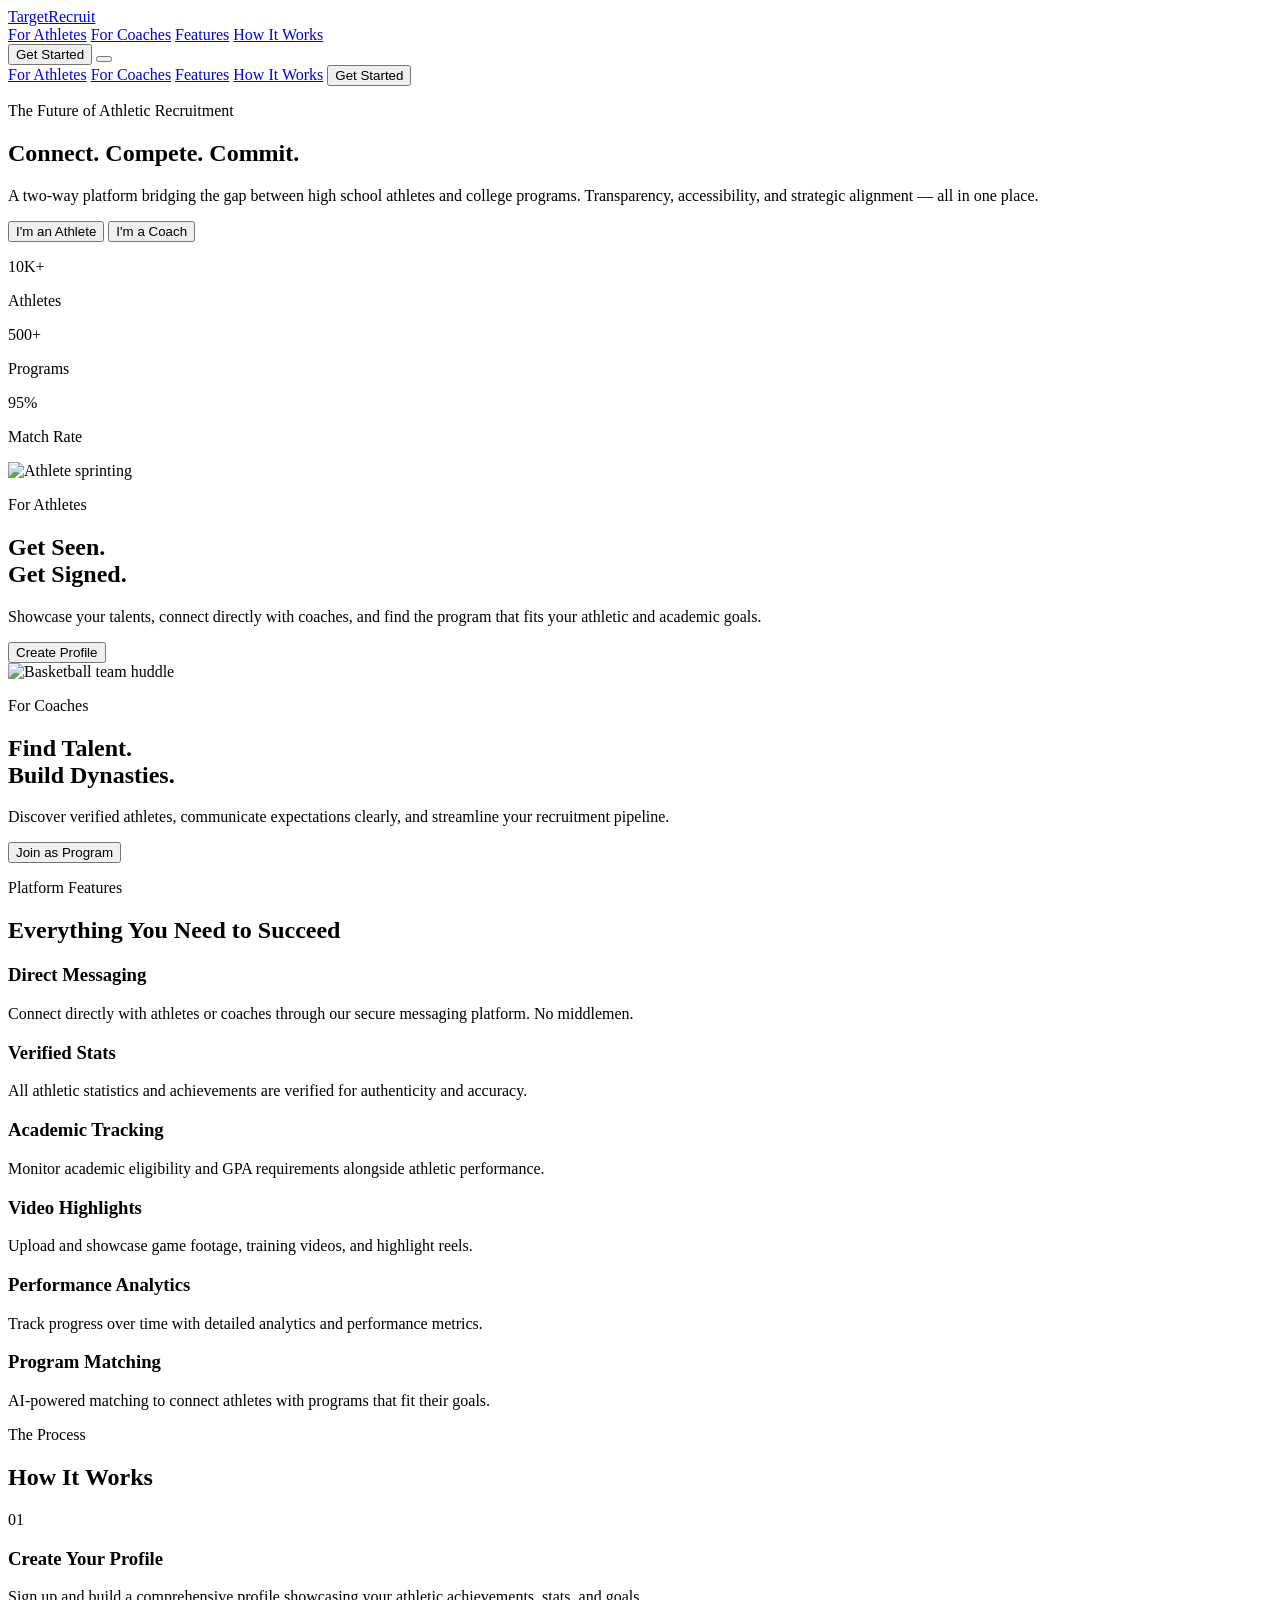
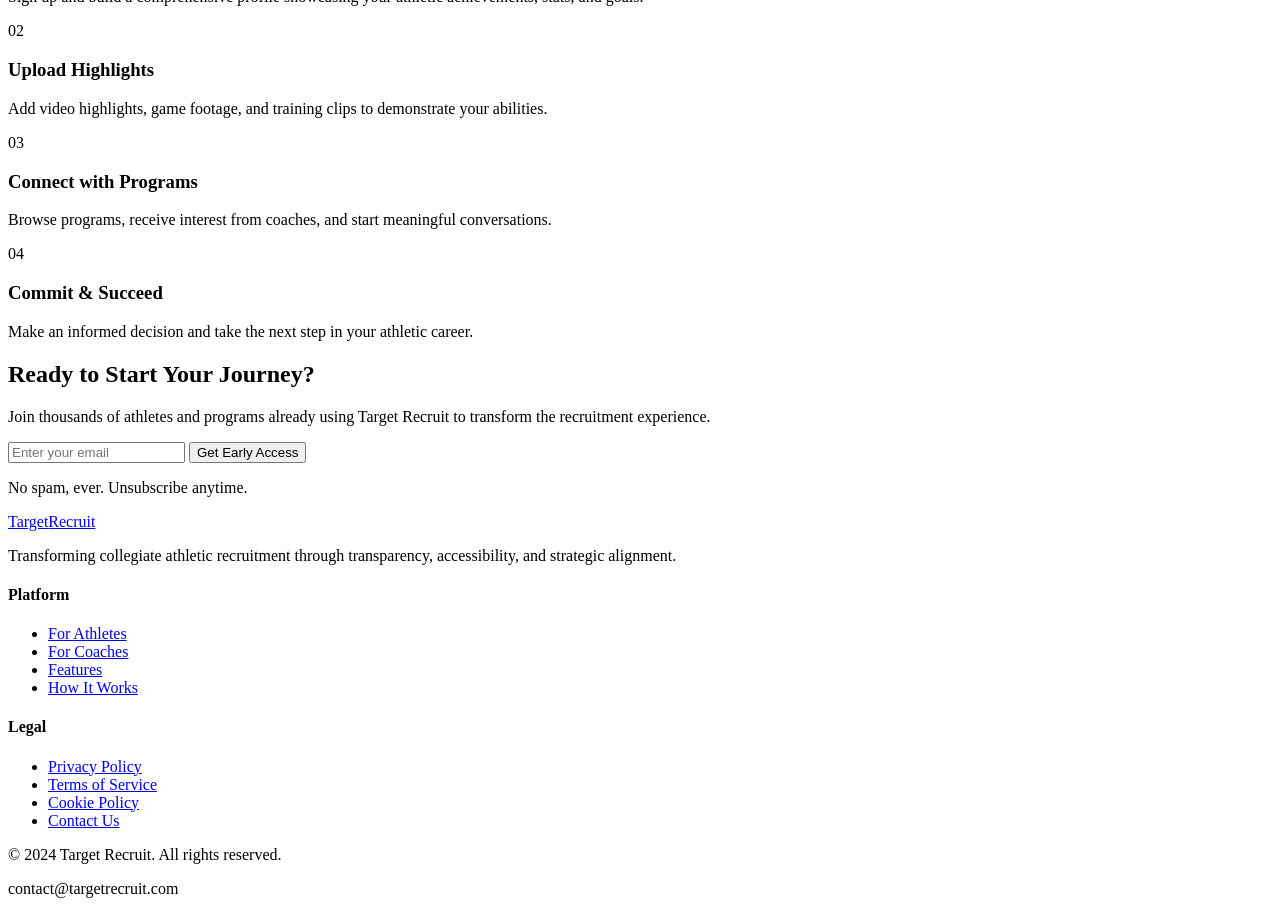
==== commit 6a5c688d: "Update index.html" ====
--- a/index.html
+++ b/index.html
@@ -3,1021 +3,378 @@
 <head>
     <meta charset="UTF-8">
     <meta name="viewport" content="width=device-width, initial-scale=1.0">
-    <title>Target Recruiter - Connect Athletes & College Programs</title>
-    <script src="https://cdn.tailwindcss.com"></script>
-    <script src="https://unpkg.com/lucide@latest"></script>
+    <title>Target Recruit - The Future of Athletic Recruitment</title>
+    
+    <!-- Fonts -->
     <link rel="preconnect" href="https://fonts.googleapis.com">
     <link rel="preconnect" href="https://fonts.gstatic.com" crossorigin>
-    <link href="https://fonts.googleapis.com/css2?family=Inter:wght@300;400;500;600;700;800&display=swap" rel="stylesheet">
+    <link href="https://fonts.googleapis.com/css2?family=Barlow+Condensed:wght@400;600;700;800;900&family=Inter:wght@400;500;600;700&display=swap" rel="stylesheet">
+    
+    <!-- Tailwind CSS via CDN -->
+    <script src="https://cdn.tailwindcss.com"></script>
     <script>
         tailwind.config = {
             theme: {
                 extend: {
+                    colors: {
+                        obsidian: '#0A0A0A',
+                        surface: '#121212',
+                        'surface-highlight': '#1A1A1A',
+                        electric: '#2563EB',
+                        volt: '#CCFF00',
+                    },
                     fontFamily: {
-                        sans: ['Inter', 'sans-serif'],
+                        heading: ['Barlow Condensed', 'sans-serif'],
+                        body: ['Inter', 'sans-serif'],
+                        mono: ['monospace'],
                     },
-                    colors: {
-                        brand: {
-                            50: '#f0f9ff',
-                            100: '#e0f2fe',
-                            200: '#bae6fd',
-                            300: '#7dd3fc',
-                            400: '#38bdf8',
-                            500: '#0ea5e9',
-                            600: '#0284c7',
-                            700: '#0369a1',
-                            800: '#075985',
-                            900: '#0c4a6e',
-                        },
-                        athlete: {
-                            500: '#10b981',
-                            600: '#059669',
-                        },
-                        coach: {
-                            500: '#8b5cf6',
-                            600: '#7c3aed',
-                        }
-                    }
                 }
             }
         }
     </script>
-    <style>
-        .gradient-text {
-            background: linear-gradient(135deg, #0ea5e9 0%, #8b5cf6 50%, #10b981 100%);
-            -webkit-background-clip: text;
-            -webkit-text-fill-color: transparent;
-            background-clip: text;
-        }
-        .hero-gradient {
-            background: linear-gradient(135deg, #0c4a6e 0%, #1e1b4b 50%, #064e3b 100%);
-        }
-        .card-hover {
-            transition: all 0.3s ease;
-        }
-        .card-hover:hover {
-            transform: translateY(-4px);
-            box-shadow: 0 20px 40px -12px rgba(0, 0, 0, 0.25);
-        }
-        .pulse-ring {
-            animation: pulse-ring 2s cubic-bezier(0.215, 0.61, 0.355, 1) infinite;
-        }
-        @keyframes pulse-ring {
-            0% { transform: scale(0.8); opacity: 0.8; }
-            50% { transform: scale(1); opacity: 0.4; }
-            100% { transform: scale(0.8); opacity: 0.8; }
-        }
-        .slide-in {
-            animation: slideIn 0.5s ease-out;
-        }
-        @keyframes slideIn {
-            from { opacity: 0; transform: translateY(20px); }
-            to { opacity: 1; transform: translateY(0); }
-        }
-        .tab-active {
-            border-bottom: 2px solid #0ea5e9;
-            color: #0ea5e9;
-        }
-    </style>
+    
+    <!-- Custom Styles -->
+    <link rel="stylesheet" href="css/style.css">
+    
+    <!-- Lucide Icons -->
+    <script src="https://unpkg.com/lucide@latest"></script>
 </head>
-<body class="font-sans text-slate-800 bg-slate-50">
-    <!-- Navigation -->
-    <nav class="fixed top-0 left-0 right-0 bg-white/95 backdrop-blur-md border-b border-slate-200 z-50">
-        <div class="max-w-7xl mx-auto px-4 sm:px-6 lg:px-8">
-            <div class="flex justify-between items-center h-16">
-                <div class="flex items-center space-x-2">
-                    <div class="w-10 h-10 bg-gradient-to-br from-brand-500 to-brand-700 rounded-xl flex items-center justify-center">
-                        <i data-lucide="target" class="w-6 h-6 text-white"></i>
-                    </div>
-                    <span class="text-xl font-bold text-slate-900">Target Recruiter</span>
-                </div>
-                <div class="hidden md:flex items-center space-x-8">
-                    <a href="#features" class="text-slate-600 hover:text-brand-600 font-medium transition">Features</a>
-                    <a href="#how-it-works" class="text-slate-600 hover:text-brand-600 font-medium transition">How It Works</a>
-                    <a href="#success-stories" class="text-slate-600 hover:text-brand-600 font-medium transition">Success Stories</a>
-                    <a href="#pricing" class="text-slate-600 hover:text-brand-600 font-medium transition">Pricing</a>
-                </div>
-                <div class="flex items-center space-x-4">
-                    <button onclick="showModal('login')" class="hidden md:block text-slate-600 hover:text-slate-900 font-medium">Log In</button>
-                    <button onclick="showModal('role-select')" class="bg-brand-600 hover:bg-brand-700 text-white px-5 py-2.5 rounded-lg font-medium transition">Get Started</button>
-                </div>
+<body class="bg-obsidian text-white">
+    <!-- Navbar -->
+    <nav id="navbar" class="fixed top-0 w-full z-50 transition-all duration-300">
+        <div class="max-w-7xl mx-auto px-6 md:px-12 py-4 flex items-center justify-between">
+            <a href="/" class="flex items-center gap-2">
+                <i data-lucide="target" class="w-8 h-8 text-electric"></i>
+                <span class="font-heading font-bold text-xl uppercase tracking-wider text-white">
+                    Target<span class="text-volt">Recruit</span>
+                </span>
+            </a>
+
+            <div class="hidden md:flex items-center gap-10">
+                <a href="#athletes" class="text-gray-400 hover:text-white transition-colors text-sm uppercase tracking-wider font-medium">For Athletes</a>
+                <a href="#coaches" class="text-gray-400 hover:text-white transition-colors text-sm uppercase tracking-wider font-medium">For Coaches</a>
+                <a href="#features" class="text-gray-400 hover:text-white transition-colors text-sm uppercase tracking-wider font-medium">Features</a>
+                <a href="#how-it-works" class="text-gray-400 hover:text-white transition-colors text-sm uppercase tracking-wider font-medium">How It Works</a>
+            </div>
+
+            <button onclick="window.location.href='auth.html'" class="hidden md:flex bg-electric hover:bg-electric/90 text-white font-bold uppercase tracking-wider px-6 py-2 rounded-sm shadow-[0_0_15px_rgba(37,99,235,0.4)] transition-all hover:scale-105">
+                Get Started
+            </button>
+
+            <button id="mobile-menu-btn" class="md:hidden text-white">
+                <i data-lucide="menu" class="w-6 h-6"></i>
+            </button>
+        </div>
+
+        <!-- Mobile Menu -->
+        <div id="mobile-menu" class="hidden md:hidden bg-surface border-b border-white/5 px-6 py-6">
+            <div class="flex flex-col gap-4">
+                <a href="#athletes" class="text-gray-400 hover:text-white transition-colors text-sm uppercase tracking-wider font-medium py-2">For Athletes</a>
+                <a href="#coaches" class="text-gray-400 hover:text-white transition-colors text-sm uppercase tracking-wider font-medium py-2">For Coaches</a>
+                <a href="#features" class="text-gray-400 hover:text-white transition-colors text-sm uppercase tracking-wider font-medium py-2">Features</a>
+                <a href="#how-it-works" class="text-gray-400 hover:text-white transition-colors text-sm uppercase tracking-wider font-medium py-2">How It Works</a>
+                <button onclick="window.location.href='auth.html'" class="bg-electric hover:bg-electric/90 text-white font-bold uppercase tracking-wider px-6 py-3 rounded-sm mt-2 w-full">
+                    Get Started
+                </button>
             </div>
         </div>
     </nav>
 
     <!-- Hero Section -->
-    <section class="hero-gradient min-h-screen flex items-center pt-16 relative overflow-hidden">
-        <div class="absolute inset-0 opacity-10">
-            <div class="absolute top-20 left-10 w-72 h-72 bg-brand-400 rounded-full blur-3xl"></div>
-            <div class="absolute bottom-20 right-10 w-96 h-96 bg-athlete-500 rounded-full blur-3xl"></div>
-            <div class="absolute top-1/2 left-1/2 w-64 h-64 bg-coach-500 rounded-full blur-3xl -translate-x-1/2 -translate-y-1/2"></div>
-        </div>
-        <div class="max-w-7xl mx-auto px-4 sm:px-6 lg:px-8 py-20 relative z-10">
-            <div class="text-center max-w-4xl mx-auto">
-                <div class="inline-flex items-center space-x-2 bg-white/10 backdrop-blur-sm rounded-full px-4 py-2 mb-8">
-                    <span class="w-2 h-2 bg-green-400 rounded-full pulse-ring"></span>
-                    <span class="text-white/90 text-sm font-medium">2,847 Athletes Connected This Month</span>
-                </div>
-                <h1 class="text-5xl md:text-7xl font-bold text-white mb-6 leading-tight">
-                    Where <span class="text-brand-300">Athletes</span> & <span class="text-coach-400">Coaches</span> <br>
-                    <span class="gradient-text">Find Their Perfect Match</span>
-                </h1>
-                <p class="text-xl text-slate-300 mb-10 max-w-2xl mx-auto">
-                    The first two-way recruiting platform that brings transparency, strategic alignment, and data-driven decisions to collegiate athletics recruitment.
-                </p>
-                <div class="flex flex-col sm:flex-row items-center justify-center gap-4">
-                    <button onclick="selectRole('athlete')" class="group bg-athlete-500 hover:bg-athlete-600 text-white px-8 py-4 rounded-xl font-semibold text-lg transition flex items-center space-x-3">
-                        <i data-lucide="user" class="w-5 h-5"></i>
-                        <span>I'm an Athlete</span>
-                        <i data-lucide="arrow-right" class="w-5 h-5 group-hover:translate-x-1 transition"></i>
-                    </button>
-                    <button onclick="selectRole('coach')" class="group bg-coach-500 hover:bg-coach-600 text-white px-8 py-4 rounded-xl font-semibold text-lg transition flex items-center space-x-3">
-                        <i data-lucide="users" class="w-5 h-5"></i>
-                        <span>I'm a Coach</span>
-                        <i data-lucide="arrow-right" class="w-5 h-5 group-hover:translate-x-1 transition"></i>
-                    </button>
-                </div>
-                <div class="mt-12 flex items-center justify-center space-x-8 text-slate-400">
-                    <div class="flex items-center space-x-2">
-                        <i data-lucide="shield-check" class="w-5 h-5"></i>
-                        <span class="text-sm">NCAA Compliant</span>
-                    </div>
-                    <div class="flex items-center space-x-2">
-                        <i data-lucide="lock" class="w-5 h-5"></i>
-                        <span class="text-sm">Secure & Private</span>
-                    </div>
-                    <div class="flex items-center space-x-2">
-                        <i data-lucide="zap" class="w-5 h-5"></i>
-                        <span class="text-sm">Real-time Updates</span>
-                    </div>
-                </div>
-            </div>
-        </div>
-        <div class="absolute bottom-0 left-0 right-0 h-32 bg-gradient-to-t from-slate-50 to-transparent"></div>
-    </section>
-
-    <!-- Stats Section -->
-    <section class="py-16 bg-white">
-        <div class="max-w-7xl mx-auto px-4 sm:px-6 lg:px-8">
-            <div class="grid grid-cols-2 md:grid-cols-4 gap-8">
-                <div class="text-center">
-                    <div class="text-4xl font-bold text-brand-600 mb-2">15,000+</div>
-                    <div class="text-slate-600">Active Athletes</div>
-                </div>
-                <div class="text-center">
-                    <div class="text-4xl font-bold text-coach-600 mb-2">1,200+</div>
-                    <div class="text-slate-600">College Programs</div>
-                </div>
-                <div class="text-center">
-                    <div class="text-4xl font-bold text-athlete-600 mb-2">8,500+</div>
-                    <div class="text-slate-600">Successful Matches</div>
-                </div>
-                <div class="text-center">
-                    <div class="text-4xl font-bold text-brand-600 mb-2">94%</div>
-                    <div class="text-slate-600">Satisfaction Rate</div>
+    <section class="relative min-h-screen flex items-center justify-center overflow-hidden">
+        <div class="absolute inset-0 bg-cover bg-center bg-no-repeat" style="background-image: url('https://images.unsplash.com/photo-1663563624897-de8972d7ce93?crop=entropy&cs=srgb&fm=jpg&ixid=M3w3NDk1ODB8MHwxfHNlYXJjaHwxfHxhbWVyaWNhbiUyMGZvb3RiYWxsJTIwc3RhZGl1bSUyMG5pZ2h0JTIwbGlnaHRzfGVufDB8fHx8MTc3MjI5OTM2MHww&ixlib=rb-4.1.0&q=85');"></div>
+        <div class="absolute inset-0 hero-gradient"></div>
+        
+        <div class="relative z-10 max-w-5xl mx-auto px-6 md:px-12 text-center pt-20">
+            <p class="text-electric font-mono text-sm uppercase tracking-[0.3em] mb-6">The Future of Athletic Recruitment</p>
+            
+            <h1 class="font-heading text-5xl sm:text-6xl md:text-8xl font-black uppercase tracking-tighter leading-none text-white mb-6">
+                Connect. <span class="text-volt">Compete.</span> Commit.
+            </h1>
+            
+            <p class="text-lg md:text-xl text-gray-400 max-w-2xl mx-auto mb-10 font-body leading-relaxed">
+                A two-way platform bridging the gap between high school athletes and college programs. 
+                Transparency, accessibility, and strategic alignment — all in one place.
+            </p>
+            
+            <div class="flex flex-col sm:flex-row gap-4 justify-center">
+                <button onclick="window.location.href='auth.html'" class="bg-electric hover:bg-electric/90 text-white font-bold uppercase tracking-wider px-8 py-6 rounded-sm shadow-[0_0_20px_rgba(37,99,235,0.5)] transition-all hover:scale-105 text-base">
+                    I'm an Athlete
+                    <i data-lucide="chevron-right" class="inline ml-2 w-5 h-5"></i>
+                </button>
+                <button onclick="window.location.href='auth.html'" class="border-2 border-white/20 text-white hover:border-volt hover:text-volt hover:bg-transparent font-bold uppercase tracking-wider px-8 py-6 rounded-sm transition-all text-base">
+                    I'm a Coach
+                    <i data-lucide="chevron-right" class="inline ml-2 w-5 h-5"></i>
+                </button>
+            </div>
+            
+            <div class="mt-20 grid grid-cols-3 gap-4 md:gap-8 max-w-2xl mx-auto">
+                <div class="glass-card rounded-sm p-4 md:p-6">
+                    <p class="font-heading text-2xl md:text-4xl font-bold text-white">10K+</p>
+                    <p class="text-gray-500 text-xs md:text-sm uppercase tracking-wider mt-1">Athletes</p>
+                </div>
+                <div class="glass-card rounded-sm p-4 md:p-6">
+                    <p class="font-heading text-2xl md:text-4xl font-bold text-white">500+</p>
+                    <p class="text-gray-500 text-xs md:text-sm uppercase tracking-wider mt-1">Programs</p>
+                </div>
+                <div class="glass-card rounded-sm p-4 md:p-6">
+                    <p class="font-heading text-2xl md:text-4xl font-bold text-white">95%</p>
+                    <p class="text-gray-500 text-xs md:text-sm uppercase tracking-wider mt-1">Match Rate</p>
+                </div>
+            </div>
+        </div>
+        
+        <div class="absolute bottom-8 left-1/2 -translate-x-1/2">
+            <div class="w-6 h-10 border-2 border-white/30 rounded-full flex justify-center">
+                <div class="w-1.5 h-1.5 bg-white rounded-full mt-2 animate-bounce"></div>
+            </div>
+        </div>
+    </section>
+
+    <!-- Value Prop Section -->
+    <section class="py-24 md:py-32 bg-obsidian">
+        <div class="max-w-7xl mx-auto px-6 md:px-12">
+            <div class="grid md:grid-cols-2 gap-8 md:gap-12">
+                <div id="athletes" class="relative group">
+                    <div class="relative h-[400px] md:h-[500px] rounded-sm overflow-hidden">
+                        <img src="https://images.unsplash.com/photo-1763639700615-225fe7fdffff?crop=entropy&cs=srgb&fm=jpg&ixid=M3w4NjY2NzF8MHwxfHNlYXJjaHwxfHxhdGhsZXRlJTIwc3ByaW50aW5nJTIwdHJhY2slMjBzdGFydHxlbnwwfHx8fDE3NzIyOTkzNTN8MA&ixlib=rb-4.1.0&q=85" alt="Athlete sprinting" class="w-full h-full object-cover transition-transform duration-500 group-hover:scale-105">
+                        <div class="absolute inset-0 bg-gradient-to-t from-obsidian via-obsidian/60 to-transparent"></div>
+                        <div class="absolute bottom-0 left-0 p-8 md:p-10">
+                            <p class="text-electric font-mono text-xs uppercase tracking-[0.2em] mb-3">For Athletes</p>
+                            <h2 class="font-heading text-4xl md:text-5xl font-black uppercase tracking-tight text-white mb-4">
+                                Get Seen.<br/><span class="text-volt">Get Signed.</span>
+                            </h2>
+                            <p class="text-gray-400 text-base leading-relaxed mb-6 max-w-sm">
+                                Showcase your talents, connect directly with coaches, and find the program that fits your athletic and academic goals.
+                            </p>
+                            <button onclick="window.location.href='auth.html'" class="bg-volt text-black hover:bg-volt/90 font-bold uppercase tracking-wider px-6 py-3 rounded-sm shadow-[0_0_15px_rgba(204,255,0,0.4)] transition-all hover:scale-105">
+                                Create Profile
+                                <i data-lucide="arrow-right" class="inline ml-2 w-4 h-4"></i>
+                            </button>
+                        </div>
+                    </div>
+                </div>
+
+                <div id="coaches" class="relative group">
+                    <div class="relative h-[400px] md:h-[500px] rounded-sm overflow-hidden">
+                        <img src="https://images.unsplash.com/photo-1720716430227-82ce7abf761d?crop=entropy&cs=srgb&fm=jpg&ixid=M3w3NDQ2NDJ8MHwxfHNlYXJjaHwyfHxiYXNrZXRiYWxsJTIwc3RhbmRpbmclMjBhcm91bmQlMjBjb3VydHxlbnwwfHx8MTc3MjI5OTM1N3ww&ixlib=rb-4.1.0&q=85" alt="Basketball team huddle" class="w-full h-full object-cover transition-transform duration-500 group-hover:scale-105">
+                        <div class="absolute inset-0 bg-gradient-to-t from-obsidian via-obsidian/60 to-transparent"></div>
+                        <div class="absolute bottom-0 left-0 p-8 md:p-10">
+                            <p class="text-electric font-mono text-xs uppercase tracking-[0.2em] mb-3">For Coaches</p>
+                            <h2 class="font-heading text-4xl md:text-5xl font-black uppercase tracking-tight text-white mb-4">
+                                Find Talent.<br/><span class="text-volt">Build Dynasties.</span>
+                            </h2>
+                            <p class="text-gray-400 text-base leading-relaxed mb-6 max-w-sm">
+                                Discover verified athletes, communicate expectations clearly, and streamline your recruitment pipeline.
+                            </p>
+                            <button onclick="window.location.href='auth.html'" class="bg-electric text-white hover:bg-electric/90 font-bold uppercase tracking-wider px-6 py-3 rounded-sm shadow-[0_0_15px_rgba(37,99,235,0.4)] transition-all hover:scale-105">
+                                Join as Program
+                                <i data-lucide="arrow-right" class="inline ml-2 w-4 h-4"></i>
+                            </button>
+                        </div>
+                    </div>
                 </div>
             </div>
         </div>
     </section>
 
     <!-- Features Section -->
-    <section id="features" class="py-20 bg-slate-50">
-        <div class="max-w-7xl mx-auto px-4 sm:px-6 lg:px-8">
+    <section id="features" class="py-24 md:py-32 bg-surface">
+        <div class="max-w-7xl mx-auto px-6 md:px-12">
             <div class="text-center mb-16">
-                <h2 class="text-4xl font-bold text-slate-900 mb-4">Two-Way Transparency</h2>
-                <p class="text-xl text-slate-600 max-w-2xl mx-auto">Our platform ensures both athletes and coaches have complete visibility into the recruitment process.</p>
-            </div>
-
-            <!-- Role Tabs -->
-            <div class="flex justify-center mb-12">
-                <div class="bg-white rounded-xl p-1.5 shadow-lg inline-flex">
-                    <button onclick="switchRoleTab('athlete')" id="tab-athlete" class="tab-active px-6 py-3 rounded-lg font-medium transition flex items-center space-x-2">
-                        <i data-lucide="user" class="w-5 h-5"></i>
-                        <span>For Athletes</span>
-                    </button>
-                    <button onclick="switchRoleTab('coach')" id="tab-coach" class="px-6 py-3 rounded-lg font-medium text-slate-600 hover:text-slate-900 transition flex items-center space-x-2">
-                        <i data-lucide="users" class="w-5 h-5"></i>
-                        <span>For Coaches</span>
-                    </button>
-                </div>
-            </div>
-
-            <!-- Athlete Features -->
-            <div id="athlete-features" class="grid md:grid-cols-3 gap-8 slide-in">
-                <div class="bg-white rounded-2xl p-8 shadow-lg card-hover border border-slate-100">
-                    <div class="w-14 h-14 bg-athlete-100 rounded-xl flex items-center justify-center mb-6">
-                        <i data-lucide="search" class="w-7 h-7 text-athlete-600"></i>
-                    </div>
-                    <h3 class="text-xl font-bold text-slate-900 mb-3">Smart Program Matching</h3>
-                    <p class="text-slate-600 leading-relaxed">AI-powered matching based on your athletic stats, academic goals, location preferences, and team culture fit.</p>
-                </div>
-                <div class="bg-white rounded-2xl p-8 shadow-lg card-hover border border-slate-100">
-                    <div class="w-14 h-14 bg-athlete-100 rounded-xl flex items-center justify-center mb-6">
-                        <i data-lucide="file-text" class="w-7 h-7 text-athlete-600"></i>
-                    </div>
-                    <h3 class="text-xl font-bold text-slate-900 mb-3">Transparent Expectations</h3>
-                    <p class="text-slate-600 leading-relaxed">Access detailed evaluation criteria, scholarship information, and program requirements before you apply.</p>
-                </div>
-                <div class="bg-white rounded-2xl p-8 shadow-lg card-hover border border-slate-100">
-                    <div class="w-14 h-14 bg-athlete-100 rounded-xl flex items-center justify-center mb-6">
-                        <i data-lucide="trending-up" class="w-7 h-7 text-athlete-600"></i>
-                    </div>
-                    <h3 class="text-xl font-bold text-slate-900 mb-3">Progress Tracking</h3>
-                    <p class="text-slate-600 leading-relaxed">Real-time updates on your recruitment status, coach interest levels, and next steps in the process.</p>
-                </div>
-                <div class="bg-white rounded-2xl p-8 shadow-lg card-hover border border-slate-100">
-                    <div class="w-14 h-14 bg-athlete-100 rounded-xl flex items-center justify-center mb-6">
-                        <i data-lucide="video" class="w-7 h-7 text-athlete-600"></i>
-                    </div>
-                    <h3 class="text-xl font-bold text-slate-900 mb-3">Highlight Portfolio</h3>
-                    <p class="text-slate-600 leading-relaxed">Build a comprehensive profile with videos, stats, academic records, and coach recommendations.</p>
-                </div>
-                <div class="bg-white rounded-2xl p-8 shadow-lg card-hover border border-slate-100">
-                    <div class="w-14 h-14 bg-athlete-100 rounded-xl flex items-center justify-center mb-6">
-                        <i data-lucide="calendar" class="w-7 h-7 text-athlete-600"></i>
-                    </div>
-                    <h3 class="text-xl font-bold text-slate-900 mb-3">Recruitment Timeline</h3>
-                    <p class="text-slate-600 leading-relaxed">Know exactly when coaches can contact you, visit deadlines, and signing period dates.</p>
-                </div>
-                <div class="bg-white rounded-2xl p-8 shadow-lg card-hover border border-slate-100">
-                    <div class="w-14 h-14 bg-athlete-100 rounded-xl flex items-center justify-center mb-6">
-                        <i data-lucide="message-circle" class="w-7 h-7 text-athlete-600"></i>
-                    </div>
-                    <h3 class="text-xl font-bold text-slate-900 mb-3">Direct Communication</h3>
-                    <p class="text-slate-600 leading-relaxed">Secure messaging system with read receipts and NCAA-compliant communication tools.</p>
-                </div>
-            </div>
-
-            <!-- Coach Features -->
-            <div id="coach-features" class="grid md:grid-cols-3 gap-8 hidden slide-in">
-                <div class="bg-white rounded-2xl p-8 shadow-lg card-hover border border-slate-100">
-                    <div class="w-14 h-14 bg-coach-100 rounded-xl flex items-center justify-center mb-6">
-                        <i data-lucide="filter" class="w-7 h-7 text-coach-600"></i>
-                    </div>
-                    <h3 class="text-xl font-bold text-slate-900 mb-3">Advanced Filtering</h3>
-                    <p class="text-slate-600 leading-relaxed">Find athletes by position, stats, academics, location, and 50+ other criteria with precision search.</p>
-                </div>
-                <div class="bg-white rounded-2xl p-8 shadow-lg card-hover border border-slate-100">
-                    <div class="w-14 h-14 bg-coach-100 rounded-xl flex items-center justify-center mb-6">
-                        <i data-lucide="bar-chart-3" class="w-7 h-7 text-coach-600"></i>
-                    </div>
-                    <h3 class="text-xl font-bold text-slate-900 mb-3">Analytics Dashboard</h3>
-                    <p class="text-slate-600 leading-relaxed">Track pipeline health, conversion rates, and recruitment ROI with detailed insights.</p>
-                </div>
-                <div class="bg-white rounded-2xl p-8 shadow-lg card-hover border border-slate-100">
-                    <div class="w-14 h-14 bg-coach-100 rounded-xl flex items-center justify-center mb-6">
-                        <i data-lucide="clipboard-list" class="w-7 h-7 text-coach-600"></i>
-                    </div>
-                    <h3 class="text-xl font-bold text-slate-900 mb-3">Evaluation Workflows</h3>
-                    <p class="text-slate-600 leading-relaxed">Standardized evaluation forms, shared notes, and collaborative decision-making tools.</p>
-                </div>
-                <div class="bg-white rounded-2xl p-8 shadow-lg card-hover border border-slate-100">
-                    <div class="w-14 h-14 bg-coach-100 rounded-xl flex items-center justify-center mb-6">
-                        <i data-lucide="megaphone" class="w-7 h-7 text-coach-600"></i>
-                    </div>
-                    <h3 class="text-xl font-bold text-slate-900 mb-3">Program Showcase</h3>
-                    <p class="text-slate-600 leading-relaxed">Highlight your facilities, culture, academic support, and success stories to attract top talent.</p>
-                </div>
-                <div class="bg-white rounded-2xl p-8 shadow-lg card-hover border border-slate-100">
-                    <div class="w-14 h-14 bg-coach-100 rounded-xl flex items-center justify-center mb-6">
-                        <i data-lucide="users" class="w-7 h-7 text-coach-600"></i>
-                    </div>
-                    <h3 class="text-xl font-bold text-slate-900 mb-3">Team Collaboration</h3>
-                    <p class="text-slate-600 leading-relaxed">Coordinate with assistant coaches, recruiting coordinators, and admissions seamlessly.</p>
-                </div>
-                <div class="bg-white rounded-2xl p-8 shadow-lg card-hover border border-slate-100">
-                    <div class="w-14 h-14 bg-coach-100 rounded-xl flex items-center justify-center mb-6">
-                        <i data-lucide="bell" class="w-7 h-7 text-coach-600"></i>
-                    </div>
-                    <h3 class="text-xl font-bold text-slate-900 mb-3">Smart Alerts</h3>
-                    <p class="text-slate-600 leading-relaxed">Get notified when target athletes update profiles, achieve milestones, or express interest.</p>
-                </div>
-            </div>
-        </div>
-    </section>
-
-    <!-- How It Works -->
-    <section id="how-it-works" class="py-20 bg-white">
-        <div class="max-w-7xl mx-auto px-4 sm:px-6 lg:px-8">
-            <div class="text-center mb-16">
-                <h2 class="text-4xl font-bold text-slate-900 mb-4">How Target Recruiter Works</h2>
-                <p class="text-xl text-slate-600">A streamlined process designed for transparency and success</p>
+                <p class="text-electric font-mono text-sm uppercase tracking-[0.3em] mb-4">Platform Features</p>
+                <h2 class="font-heading text-4xl md:text-6xl font-bold uppercase tracking-tight text-white">
+                    Everything You Need to <span class="text-volt">Succeed</span>
+                </h2>
+            </div>
+
+            <div class="grid md:grid-cols-2 lg:grid-cols-3 gap-6">
+                <div class="feature-card border border-white/5 p-8 rounded-sm">
+                    <div class="w-12 h-12 bg-electric/10 rounded-sm flex items-center justify-center mb-6">
+                        <i data-lucide="message-square" class="w-6 h-6 text-electric"></i>
+                    </div>
+                    <h3 class="font-heading text-xl font-bold uppercase tracking-wide text-white mb-3">Direct Messaging</h3>
+                    <p class="text-gray-400 text-base leading-relaxed">Connect directly with athletes or coaches through our secure messaging platform. No middlemen.</p>
+                </div>
+                <div class="feature-card border border-white/5 p-8 rounded-sm">
+                    <div class="w-12 h-12 bg-electric/10 rounded-sm flex items-center justify-center mb-6">
+                        <i data-lucide="shield-check" class="w-6 h-6 text-electric"></i>
+                    </div>
+                    <h3 class="font-heading text-xl font-bold uppercase tracking-wide text-white mb-3">Verified Stats</h3>
+                    <p class="text-gray-400 text-base leading-relaxed">All athletic statistics and achievements are verified for authenticity and accuracy.</p>
+                </div>
+                <div class="feature-card border border-white/5 p-8 rounded-sm">
+                    <div class="w-12 h-12 bg-electric/10 rounded-sm flex items-center justify-center mb-6">
+                        <i data-lucide="graduation-cap" class="w-6 h-6 text-electric"></i>
+                    </div>
+                    <h3 class="font-heading text-xl font-bold uppercase tracking-wide text-white mb-3">Academic Tracking</h3>
+                    <p class="text-gray-400 text-base leading-relaxed">Monitor academic eligibility and GPA requirements alongside athletic performance.</p>
+                </div>
+                <div class="feature-card border border-white/5 p-8 rounded-sm">
+                    <div class="w-12 h-12 bg-electric/10 rounded-sm flex items-center justify-center mb-6">
+                        <i data-lucide="video" class="w-6 h-6 text-electric"></i>
+                    </div>
+                    <h3 class="font-heading text-xl font-bold uppercase tracking-wide text-white mb-3">Video Highlights</h3>
+                    <p class="text-gray-400 text-base leading-relaxed">Upload and showcase game footage, training videos, and highlight reels.</p>
+                </div>
+                <div class="feature-card border border-white/5 p-8 rounded-sm">
+                    <div class="w-12 h-12 bg-electric/10 rounded-sm flex items-center justify-center mb-6">
+                        <i data-lucide="trending-up" class="w-6 h-6 text-electric"></i>
+                    </div>
+                    <h3 class="font-heading text-xl font-bold uppercase tracking-wide text-white mb-3">Performance Analytics</h3>
+                    <p class="text-gray-400 text-base leading-relaxed">Track progress over time with detailed analytics and performance metrics.</p>
+                </div>
+                <div class="feature-card border border-white/5 p-8 rounded-sm">
+                    <div class="w-12 h-12 bg-electric/10 rounded-sm flex items-center justify-center mb-6">
+                        <i data-lucide="users" class="w-6 h-6 text-electric"></i>
+                    </div>
+                    <h3 class="font-heading text-xl font-bold uppercase tracking-wide text-white mb-3">Program Matching</h3>
+                    <p class="text-gray-400 text-base leading-relaxed">AI-powered matching to connect athletes with programs that fit their goals.</p>
+                </div>
+            </div>
+        </div>
+    </section>
+
+    <!-- How It Works Section -->
+    <section id="how-it-works" class="py-24 md:py-32 bg-obsidian">
+        <div class="max-w-5xl mx-auto px-6 md:px-12">
+            <div class="text-center mb-20">
+                <p class="text-electric font-mono text-sm uppercase tracking-[0.3em] mb-4">The Process</p>
+                <h2 class="font-heading text-4xl md:text-6xl font-bold uppercase tracking-tight text-white">
+                    How It <span class="text-volt">Works</span>
+                </h2>
             </div>
 
             <div class="relative">
-                <div class="hidden md:block absolute top-1/2 left-0 right-0 h-1 bg-gradient-to-r from-athlete-500 via-brand-500 to-coach-500 -translate-y-1/2"></div>
-                
-                <div class="grid md:grid-cols-4 gap-8">
-                    <div class="relative text-center">
-                        <div class="w-16 h-16 bg-athlete-500 rounded-full flex items-center justify-center mx-auto mb-6 relative z-10 shadow-lg">
-                            <span class="text-2xl font-bold text-white">1</span>
-                        </div>
-                        <h3 class="text-lg font-bold text-slate-900 mb-2">Create Profile</h3>
-                        <p class="text-slate-600 text-sm">Athletes build comprehensive profiles. Coaches set program requirements and evaluation criteria.</p>
-                    </div>
-                    <div class="relative text-center">
-                        <div class="w-16 h-16 bg-brand-500 rounded-full flex items-center justify-center mx-auto mb-6 relative z-10 shadow-lg">
-                            <span class="text-2xl font-bold text-white">2</span>
-                        </div>
-                        <h3 class="text-lg font-bold text-slate-900 mb-2">Smart Matching</h3>
-                        <p class="text-slate-600 text-sm">Our algorithm identifies optimal matches based on athletic, academic, and cultural fit.</p>
-                    </div>
-                    <div class="relative text-center">
-                        <div class="w-16 h-16 bg-brand-500 rounded-full flex items-center justify-center mx-auto mb-6 relative z-10 shadow-lg">
-                            <span class="text-2xl font-bold text-white">3</span>
-                        </div>
-                        <h3 class="text-lg font-bold text-slate-900 mb-2">Mutual Interest</h3>
-                        <p class="text-slate-600 text-sm">Both parties express interest, unlocking full profiles and enabling direct communication.</p>
-                    </div>
-                    <div class="relative text-center">
-                        <div class="w-16 h-16 bg-coach-500 rounded-full flex items-center justify-center mx-auto mb-6 relative z-10 shadow-lg">
-                            <span class="text-2xl font-bold text-white">4</span>
-                        </div>
-                        <h3 class="text-lg font-bold text-slate-900 mb-2">Connect & Commit</h3>
-                        <p class="text-slate-600 text-sm">Schedule visits, extend offers, and finalize commitments with full transparency.</p>
-                    </div>
-                </div>
-            </div>
-        </div>
-    </section>
-
-    <!-- Dashboard Preview -->
-    <section class="py-20 bg-slate-900">
-        <div class="max-w-7xl mx-auto px-4 sm:px-6 lg:px-8">
-            <div class="text-center mb-12">
-                <h2 class="text-4xl font-bold text-white mb-4">Powerful Dashboards</h2>
-                <p class="text-xl text-slate-400">Everything you need to manage your recruitment journey</p>
-            </div>
-            
-            <div class="bg-slate-800 rounded-2xl p-4 shadow-2xl">
-                <div class="bg-slate-900 rounded-xl overflow-hidden">
-                    <div class="flex items-center space-x-2 px-4 py-3 bg-slate-800 border-b border-slate-700">
-                        <div class="w-3 h-3 rounded-full bg-red-500"></div>
-                        <div class="w-3 h-3 rounded-full bg-yellow-500"></div>
-                        <div class="w-3 h-3 rounded-full bg-green-500"></div>
-                        <div class="ml-4 text-slate-400 text-sm">targetrecruiter.com/dashboard</div>
-                    </div>
-                    <div class="p-6">
-                        <div class="grid md:grid-cols-4 gap-6 mb-6">
-                            <div class="bg-slate-800 rounded-lg p-4">
-                                <div class="text-slate-400 text-sm mb-1">Profile Views</div>
-                                <div class="text-2xl font-bold text-white">1,247</div>
-                                <div class="text-green-400 text-sm flex items-center mt-1">
-                                    <i data-lucide="trending-up" class="w-4 h-4 mr-1"></i>
-                                    +23% this week
-                                </div>
-                            </div>
-                            <div class="bg-slate-800 rounded-lg p-4">
-                                <div class="text-slate-400 text-sm mb-1">Active Conversations</div>
-                                <div class="text-2xl font-bold text-white">18</div>
-                                <div class="text-green-400 text-sm flex items-center mt-1">
-                                    <i data-lucide="message-circle" class="w-4 h-4 mr-1"></i>
-                                    5 new today
-                                </div>
-                            </div>
-                            <div class="bg-slate-800 rounded-lg p-4">
-                                <div class="text-slate-400 text-sm mb-1">Match Score</div>
-                                <div class="text-2xl font-bold text-white">87%</div>
-                                <div class="text-brand-400 text-sm flex items-center mt-1">
-                                    <i data-lucide="star" class="w-4 h-4 mr-1"></i>
-                                    Top 10% in region
-                                </div>
-                            </div>
-                            <div class="bg-slate-800 rounded-lg p-4">
-                                <div class="text-slate-400 text-sm mb-1">Next Action</div>
-                                <div class="text-lg font-bold text-white">Camp Invite</div>
-                                <div class="text-slate-400 text-sm mt-1">Due in 3 days</div>
-                            </div>
-                        </div>
-                        <div class="grid md:grid-cols-3 gap-6">
-                            <div class="md:col-span-2 bg-slate-800 rounded-lg p-4">
-                                <div class="flex justify-between items-center mb-4">
-                                    <h4 class="text-white font-semibold">Recruitment Pipeline</h4>
-                                    <button class="text-brand-400 text-sm hover:text-brand-300">View All</button>
-                                </div>
-                                <div class="space-y-3">
-                                    <div class="flex items-center space-x-3 p-3 bg-slate-700/50 rounded-lg">
-                                        <div class="w-10 h-10 bg-athlete-500 rounded-full flex items-center justify-center text-white font-bold">SU</div>
-                                        <div class="flex-1">
-                                            <div class="text-white font-medium">State University</div>
-                                            <div class="text-slate-400 text-sm">Interest Level: High • Last active: 2h ago</div>
-                                        </div>
-                                        <span class="px-3 py-1 bg-green-500/20 text-green-400 rounded-full text-sm">Offer Extended</span>
-                                    </div>
-                                    <div class="flex items-center space-x-3 p-3 bg-slate-700/50 rounded-lg">
-                                        <div class="w-10 h-10 bg-coach-500 rounded-full flex items-center justify-center text-white font-bold">TC</div>
-                                        <div class="flex-1">
-                                            <div class="text-white font-medium">Tech College</div>
-                                            <div class="text-slate-400 text-sm">Interest Level: Medium • Last active: 1d ago</div>
-                                        </div>
-                                        <span class="px-3 py-1 bg-yellow-500/20 text-yellow-400 rounded-full text-sm">Camp Invite</span>
-                                    </div>
-                                    <div class="flex items-center space-x-3 p-3 bg-slate-700/50 rounded-lg">
-                                        <div class="w-10 h-10 bg-brand-500 rounded-full flex items-center justify-center text-white font-bold">MU</div>
-                                        <div class="flex-1">
-                                            <div class="text-white font-medium">Midwest University</div>
-                                            <div class="text-slate-400 text-sm">Interest Level: High • Last active: 5h ago</div>
-                                        </div>
-                                        <span class="px-3 py-1 bg-blue-500/20 text-blue-400 rounded-full text-sm">Official Visit</span>
-                                    </div>
-                                </div>
-                            </div>
-                            <div class="bg-slate-800 rounded-lg p-4">
-                                <h4 class="text-white font-semibold mb-4">Upcoming Events</h4>
-                                <div class="space-y-4">
-                                    <div class="flex items-start space-x-3">
-                                        <div class="w-12 h-12 bg-brand-500/20 rounded-lg flex flex-col items-center justify-center">
-                                            <span class="text-brand-400 text-xs font-bold">MAR</span>
-                                            <span class="text-white font-bold">15</span>
-                                        </div>
-                                        <div>
-                                            <div class="text-white font-medium">Elite Camp</div>
-                                            <div class="text-slate-400 text-sm">State University</div>
-                                        </div>
-                                    </div>
-                                    <div class="flex items-start space-x-3">
-                                        <div class="w-12 h-12 bg-coach-500/20 rounded-lg flex flex-col items-center justify-center">
-                                            <span class="text-coach-400 text-xs font-bold">MAR</span>
-                                            <span class="text-white font-bold">22</span>
-                                        </div>
-                                        <div>
-                                            <div class="text-white font-medium">Official Visit</div>
-                                            <div class="text-slate-400 text-sm">Tech College</div>
-                                        </div>
-                                    </div>
-                                    <div class="flex items-start space-x-3">
-                                        <div class="w-12 h-12 bg-athlete-500/20 rounded-lg flex flex-col items-center justify-center">
-                                            <span class="text-athlete-400 text-xs font-bold">APR</span>
-                                            <span class="text-white font-bold">05</span>
-                                        </div>
-                                        <div>
-                                            <div class="text-white font-medium">Signing Day</div>
-                                            <div class="text-slate-400 text-sm">National Letter of Intent</div>
-                                        </div>
-                                    </div>
-                                </div>
-                            </div>
-                        </div>
-                    </div>
-                </div>
-            </div>
-        </div>
-    </section>
-
-    <!-- Success Stories -->
-    <section id="success-stories" class="py-20 bg-slate-50">
-        <div class="max-w-7xl mx-auto px-4 sm:px-6 lg:px-8">
-            <div class="text-center mb-16">
-                <h2 class="text-4xl font-bold text-slate-900 mb-4">Success Stories</h2>
-                <p class="text-xl text-slate-600">Real athletes and coaches who found their perfect match</p>
-            </div>
-
-            <div class="grid md:grid-cols-2 gap-8">
-                <div class="bg-white rounded-2xl p-8 shadow-lg border border-slate-100">
-                    <div class="flex items-start space-x-4 mb-6">
-                        <img src="https://static.photos/people/200x200/42" alt="Athlete" class="w-16 h-16 rounded-full object-cover">
-                        <div>
-                            <div class="flex items-center space-x-2">
-                                <h4 class="text-lg font-bold text-slate-900">Maya Johnson</h4>
-                                <span class="px-2 py-0.5 bg-athlete-100 text-athlete-600 rounded-full text-xs font-medium">Athlete</span>
-                            </div>
-                            <p class="text-slate-600">Soccer • Class of 2024</p>
-                            <div class="flex items-center space-x-1 mt-1">
-                                <i data-lucide="star" class="w-4 h-4 text-yellow-400 fill-yellow-400"></i>
-                                <i data-lucide="star" class="w-4 h-4 text-yellow-400 fill-yellow-400"></i>
-                                <i data-lucide="star" class="w-4 h-4 text-yellow-400 fill-yellow-400"></i>
-                                <i data-lucide="star" class="w-4 h-4 text-yellow-400 fill-yellow-400"></i>
-                                <i data-lucide="star" class="w-4 h-4 text-yellow-400 fill-yellow-400"></i>
-                            </div>
-                        </div>
-                    </div>
-                    <p class="text-slate-700 leading-relaxed mb-4">"Target Recruiter changed everything for me. I could see exactly what coaches were looking for and track my progress with each program. The transparency helped me focus on schools that were truly interested, and I committed to my dream school with confidence."</p>
-                    <div class="flex items-center space-x-2 text-slate-500 text-sm">
-                        <i data-lucide="check-circle" class="w-4 h-4 text-athlete-500"></i>
-                        <span>Committed to Stanford University</span>
-                    </div>
-                </div>
-
-                <div class="bg-white rounded-2xl p-8 shadow-lg border border-slate-100">
-                    <div class="flex items-start space-x-4 mb-6">
-                        <img src="https://static.photos/people/200x200/88" alt="Coach" class="w-16 h-16 rounded-full object-cover">
-                        <div>
-                            <div class="flex items-center space-x-2">
-                                <h4 class="text-lg font-bold text-slate-900">Coach David Martinez</h4>
-                                <span class="px-2 py-0.5 bg-coach-100 text-coach-600 rounded-full text-xs font-medium">Coach</span>
-                            </div>
-                            <p class="text-slate-600">Head Coach, Basketball</p>
-                            <div class="flex items-center space-x-1 mt-1">
-                                <i data-lucide="star" class="w-4 h-4 text-yellow-400 fill-yellow-400"></i>
-                                <i data-lucide="star" class="w-4 h-4 text-yellow-400 fill-yellow-400"></i>
-                                <i data-lucide="star" class="w-4 h-4 text-yellow-400 fill-yellow-400"></i>
-                                <i data-lucide="star" class="w-4 h-4 text-yellow-400 fill-yellow-400"></i>
-                                <i data-lucide="star" class="w-4 h-4 text-yellow-400 fill-yellow-400"></i>
-                            </div>
-                        </div>
-                    </div>
-                    <p class="text-slate-700 leading-relaxed mb-4">"We've reduced our recruiting timeline by 40% using Target Recruiter. The ability to set clear expectations and filter for athletes who meet our academic and athletic standards has been game-changing. Our last three commits all came through the platform."</p>
-                    <div class="flex items-center space-x-2 text-slate-500 text-sm">
-                        <i data-lucide="check-circle" class="w-4 h-4 text-coach-500"></i>
-                        <span>University of Texas</span>
-                    </div>
-                </div>
-            </div>
-        </div>
-    </section>
-
-    <!-- Pricing -->
-    <section id="pricing" class="py-20 bg-white">
-        <div class="max-w-7xl mx-auto px-4 sm:px-6 lg:px-8">
-            <div class="text-center mb-16">
-                <h2 class="text-4xl font-bold text-slate-900 mb-4">Simple, Transparent Pricing</h2>
-                <p class="text-xl text-slate-600">Choose the plan that fits your recruitment goals</p>
-            </div>
-
-            <div class="grid md:grid-cols-3 gap-8 max-w-5xl mx-auto">
-                <div class="bg-slate-50 rounded-2xl p-8 border border-slate-200">
-                    <h3 class="text-xl font-bold text-slate-900 mb-2">Starter</h3>
-                    <p class="text-slate-600 mb-6">For athletes beginning their journey</p>
-                    <div class="text-4xl font-bold text-slate-900 mb-6">Free</div>
-                    <ul class="space-y-4 mb-8">
-                        <li class="flex items-center space-x-3 text-slate-700">
-                            <i data-lucide="check" class="w-5 h-5 text-athlete-500"></i>
-                            <span>Basic profile creation</span>
-                        </li>
-                        <li class="flex items-center space-x-3 text-slate-700">
-                            <i data-lucide="check" class="w-5 h-5 text-athlete-500"></i>
-                            <span>5 program matches/month</span>
-                        </li>
-                        <li class="flex items-center space-x-3 text-slate-700">
-                            <i data-lucide="check" class="w-5 h-5 text-athlete-500"></i>
-                            <span>Profile analytics</span>
-                        </li>
-                        <li class="flex items-center space-x-3 text-slate-400">
-                            <i data-lucide="x" class="w-5 h-5"></i>
-                            <span>Direct messaging</span>
-                        </li>
-                    </ul>
-                    <button onclick="showModal('signup')" class="w-full py-3 border-2 border-slate-300 text-slate-700 rounded-xl font-medium hover:border-slate-400 transition">Get Started</button>
-                </div>
-
-                <div class="bg-brand-600 rounded-2xl p-8 text-white relative transform scale-105 shadow-2xl">
-                    <div class="absolute -top-4 left-1/2 -translate-x-1/2 bg-athlete-500 text-white px-4 py-1 rounded-full text-sm font-medium">Most Popular</div>
-                    <h3 class="text-xl font-bold mb-2">Pro Athlete</h3>
-                    <p class="text-brand-100 mb-6">For serious recruits</p>
-                    <div class="text-4xl font-bold mb-6">$29<span class="text-lg font-normal text-brand-100">/month</span></div>
-                    <ul class="space-y-4 mb-8">
-                        <li class="flex items-center space-x-3">
-                            <i data-lucide="check" class="w-5 h-5"></i>
-                            <span>Everything in Starter</span>
-                        </li>
-                        <li class="flex items-center space-x-3">
-                            <i data-lucide="check" class="w-5 h-5"></i>
-                            <span>Unlimited matches</span>
-                        </li>
-                        <li class="flex items-center space-x-3">
-                            <i data-lucide="check" class="w-5 h-5"></i>
-                            <span>Direct messaging</span>
-                        </li>
-                        <li class="flex items-center space-x-3">
-                            <i data-lucide="check" class="w-5 h-5"></i>
-                            <span>Video hosting</span>
-                        </li>
-                        <li class="flex items-center space-x-3">
-                            <i data-lucide="check" class="w-5 h-5"></i>
-                            <span>Priority support</span>
-                        </li>
-                    </ul>
-                    <button onclick="showModal('signup')" class="w-full py-3 bg-white text-brand-600 rounded-xl font-medium hover:bg-brand-50 transition">Start Pro Trial</button>
-                </div>
-
-                <div class="bg-slate-50 rounded-2xl p-8 border border-slate-200">
-                    <h3 class="text-xl font-bold text-slate-900 mb-2">Coach/Program</h3>
-                    <p class="text-slate-600 mb-6">For college programs</p>
-                    <div class="text-4xl font-bold text-slate-900 mb-6">Custom</div>
-                    <ul class="space-y-4 mb-8">
-                        <li class="flex items-center space-x-3 text-slate-700">
-                            <i data-lucide="check" class="w-5 h-5 text-coach-500"></i>
-                            <span>Full program dashboard</span>
-                        </li>
-                        <li class="flex items-center space-x-3 text-slate-700">
-                            <i data-lucide="check" class="w-5 h-5 text-coach-500"></i>
-                            <span>Advanced analytics</span>
-                        </li>
-                        <li class="flex items-center space-x-3 text-slate-700">
-                            <i data-lucide="check" class="w-5 h-5 text-coach-500"></i>
-                            <span>Team collaboration</span>
-                        </li>
-                        <li class="flex items-center space-x-3 text-slate-700">
-                            <i data-lucide="check" class="w-5 h-5 text-coach-500"></i>
-                            <span>API access</span>
-                        </li>
-                    </ul>
-                    <button onclick="showModal('contact')" class="w-full py-3 border-2 border-slate-300 text-slate-700 rounded-xl font-medium hover:border-slate-400 transition">Contact Sales</button>
+                <div class="hidden md:block absolute left-[39px] top-0 bottom-0 w-px bg-gradient-to-b from-electric via-electric/50 to-transparent"></div>
+                <div class="space-y-12">
+                    <div class="flex gap-8 items-start">
+                        <div class="relative z-10 w-20 h-20 bg-surface border border-electric/30 rounded-sm flex items-center justify-center shrink-0">
+                            <span class="font-heading text-2xl font-bold text-electric">01</span>
+                        </div>
+                        <div class="pt-2">
+                            <h3 class="font-heading text-2xl md:text-3xl font-bold uppercase tracking-wide text-white mb-3">Create Your Profile</h3>
+                            <p class="text-gray-400 text-base md:text-lg leading-relaxed max-w-lg">Sign up and build a comprehensive profile showcasing your athletic achievements, stats, and goals.</p>
+                        </div>
+                    </div>
+                    <div class="flex gap-8 items-start">
+                        <div class="relative z-10 w-20 h-20 bg-surface border border-electric/30 rounded-sm flex items-center justify-center shrink-0">
+                            <span class="font-heading text-2xl font-bold text-electric">02</span>
+                        </div>
+                        <div class="pt-2">
+                            <h3 class="font-heading text-2xl md:text-3xl font-bold uppercase tracking-wide text-white mb-3">Upload Highlights</h3>
+                            <p class="text-gray-400 text-base md:text-lg leading-relaxed max-w-lg">Add video highlights, game footage, and training clips to demonstrate your abilities.</p>
+                        </div>
+                    </div>
+                    <div class="flex gap-8 items-start">
+                        <div class="relative z-10 w-20 h-20 bg-surface border border-electric/30 rounded-sm flex items-center justify-center shrink-0">
+                            <span class="font-heading text-2xl font-bold text-electric">03</span>
+                        </div>
+                        <div class="pt-2">
+                            <h3 class="font-heading text-2xl md:text-3xl font-bold uppercase tracking-wide text-white mb-3">Connect with Programs</h3>
+                            <p class="text-gray-400 text-base md:text-lg leading-relaxed max-w-lg">Browse programs, receive interest from coaches, and start meaningful conversations.</p>
+                        </div>
+                    </div>
+                    <div class="flex gap-8 items-start">
+                        <div class="relative z-10 w-20 h-20 bg-surface border border-electric/30 rounded-sm flex items-center justify-center shrink-0">
+                            <span class="font-heading text-2xl font-bold text-electric">04</span>
+                        </div>
+                        <div class="pt-2">
+                            <h3 class="font-heading text-2xl md:text-3xl font-bold uppercase tracking-wide text-white mb-3">Commit & Succeed</h3>
+                            <p class="text-gray-400 text-base md:text-lg leading-relaxed max-w-lg">Make an informed decision and take the next step in your athletic career.</p>
+                        </div>
+                    </div>
                 </div>
             </div>
         </div>
     </section>
 
     <!-- CTA Section -->
-    <section class="py-20 bg-gradient-to-br from-brand-600 to-brand-800">
-        <div class="max-w-4xl mx-auto px-4 sm:px-6 lg:px-8 text-center">
-            <h2 class="text-4xl font-bold text-white mb-6">Ready to Find Your Perfect Match?</h2>
-            <p class="text-xl text-brand-100 mb-10">Join thousands of athletes and coaches who are transforming the recruitment process with transparency and data-driven decisions.</p>
-            <div class="flex flex-col sm:flex-row items-center justify-center gap-4">
-                <button onclick="showModal('signup')" class="bg-white text-brand-600 px-8 py-4 rounded-xl font-semibold text-lg hover:bg-brand-50 transition flex items-center space-x-2">
-                    <span>Create Free Account</span>
-                    <i data-lucide="arrow-right" class="w-5 h-5"></i>
-                </button>
-                <button onclick="showModal('demo')" class="bg-brand-700 text-white px-8 py-4 rounded-xl font-semibold text-lg hover:bg-brand-600 transition flex items-center space-x-2">
-                    <i data-lucide="play-circle" class="w-5 h-5"></i>
-                    <span>Watch Demo</span>
-                </button>
-            </div>
-        </div>
-    </section>
-
-    <!-- Footer -->
-    <footer class="bg-slate-900 text-slate-400 py-16">
-        <div class="max-w-7xl mx-auto px-4 sm:px-6 lg:px-8">
-            <div class="grid md:grid-cols-4 gap-12 mb-12">
-                <div>
-                    <div class="flex items-center space-x-2 mb-4">
-                        <div class="w-10 h-10 bg-gradient-to-br from-brand-500 to-brand-700 rounded-xl flex items-center justify-center">
-                            <i data-lucide="target" class="w-6 h-6 text-white"></i>
-                        </div>
-                        <span class="text-xl font-bold text-white">Target Recruiter</span>
-                    </div>
-                    <p class="text-slate-500 mb-4">Transforming collegiate athletics recruitment through transparency and strategic alignment.</p>
-                    <div class="flex space-x-4">
-                        <a href="#" class="hover:text-white transition"><i data-lucide="twitter" class="w-5 h-5"></i></a>
-                        <a href="#" class="hover:text-white transition"><i data-lucide="instagram" class="w-5 h-5"></i></a>
-                        <a href="#" class="hover:text-white transition"><i data-lucide="linkedin" class="w-5 h-5"></i></a>
-                        <a href="#" class="hover:text-white transition"><i data-lucide="youtube" class="w-5 h-5"></i></a>
-                    </div>
-                </div>
-                <div>
-                    <h4 class="text-white font-semibold mb-4">For Athletes</h4>
-                    <ul class="space-y-2">
-                        <li><a href="#" class="hover:text-white transition">How It Works</a></li>
-                        <li><a href="#" class="hover:text-white transition">Success Stories</a></li>
-                        <li><a href="#" class="hover:text-white transition">Pricing</a></li>
-                        <li><a href="#" class="hover:text-white transition">Resources</a></li>
-                    </ul>
-                </div>
-                <div>
-                    <h4 class="text-white font-semibold mb-4">For Coaches</h4>
-                    <ul class="space-y-2">
-                        <li><a href="#" class="hover:text-white transition">Program Features</a></li>
-                        <li><a href="#" class="hover:text-white transition">Analytics</a></li>
-                        <li><a href="#" class="hover:text-white transition">Enterprise</a></li>
-                        <li><a href="#" class="hover:text-white transition">Demo</a></li>
-                    </ul>
-                </div>
-                <div>
-                    <h4 class="text-white font-semibold mb-4">Company</h4>
-                    <ul class="space-y-2">
-                        <li><a href="#" class="hover:text-white transition">About Us</a></li>
-                        <li><a href="#" class="hover:text-white transition">Careers</a></li>
-                        <li><a href="#" class="hover:text-white transition">Press</a></li>
-                        <li><a href="#" class="hover:text-white transition">Contact</a></li>
-                    </ul>
-                </div>
-            </div>
-            <div class="border-t border-slate-800 pt-8 flex flex-col md:flex-row justify-between items-center">
-                <p class="text-sm">&copy; 2024 Target Recruiter. All rights reserved.</p>
-                <div class="flex space-x-6 mt-4 md:mt-0 text-sm">
-                    <a href="#" class="hover:text-white transition">Privacy Policy</a>
-                    <a href="#" class="hover:text-white transition">Terms of Service</a>
-                    <a href="#" class="hover:text-white transition">NCAA Compliance</a>
-                </div>
-            </div>
-        </div>
-    </footer>
-
-    <!-- Modals -->
-    <div id="modal-overlay" class="fixed inset-0 bg-black/50 backdrop-blur-sm z-50 hidden items-center justify-center p-4">
-        <!-- Role Selection Modal -->
-        <div id="role-select-modal" class="bg-white rounded-2xl max-w-md w-full p-8 hidden">
-            <div class="flex justify-between items-center mb-6">
-                <h3 class="text-2xl font-bold text-slate-900">I am a...</h3>
-                <button onclick="closeModal()" class="text-slate-400 hover:text-slate-600"><i data-lucide="x" class="w-6 h-6"></i></button>
-            </div>
-            <div class="space-y-4">
-                <button onclick="proceedToSignup('athlete')" class="w-full p-6 border-2 border-athlete-500 rounded-xl text-athlete-600 font-medium hover:bg-athlete-50 transition flex items-center space-x-4 group">
-                    <div class="w-14 h-14 bg-athlete-100 rounded-full flex items-center justify-center group-hover:bg-athlete-200 transition">
-                        <i data-lucide="user" class="w-7 h-7"></i>
-                    </div>
-                    <div class="text-left">
-                        <div class="text-lg font-semibold">Student-Athlete</div>
-                        <div class="text-sm text-athlete-500/80">Looking to get recruited by college programs</div>
-                    </div>
-                    <i data-lucide="chevron-right" class="w-5 h-5 ml-auto group-hover:translate-x-1 transition"></i>
-                </button>
-                <button onclick="proceedToSignup('coach')" class="w-full p-6 border-2 border-coach-500 rounded-xl text-coach-600 font-medium hover:bg-coach-50 transition flex items-center space-x-4 group">
-                    <div class="w-14 h-14 bg-coach-100 rounded-full flex items-center justify-center group-hover:bg-coach-200 transition">
-                        <i data-lucide="users" class="w-7 h-7"></i>
-                    </div>
-                    <div class="text-left">
-                        <div class="text-lg font-semibold">College Coach</div>
-                        <div class="text-sm text-coach-500/80">Recruiting for a college athletic program</div>
-                    </div>
-                    <i data-lucide="chevron-right" class="w-5 h-5 ml-auto group-hover:translate-x-1 transition"></i>
-                </button>
-            </div>
-            <p class="text-center text-slate-500 text-sm mt-6">Already have an account? <button onclick="showModal('login')" class="text-brand-600 font-medium hover:text-brand-700">Log in</button></p>
-        </div>
-
-        <!-- Sign Up Modal -->
-        <div id="signup-modal" class="bg-white rounded-2xl max-w-md w-full p-8 hidden">
-            <div class="flex justify-between items-center mb-6">
-                <button onclick="backToRoleSelect()" class="text-slate-400 hover:text-slate-600 -ml-2 p-2"><i data-lucide="arrow-left" class="w-5 h-5"></i></button>
-                <h3 class="text-2xl font-bold text-slate-900">Create Your Account</h3>
-                <button onclick="closeModal()" class="text-slate-400 hover:text-slate-600"><i data-lucide="x" class="w-6 h-6"></i></button>
-            </div>
-            <div class="text-center mb-6">
-                <span id="selected-role-badge" class="inline-flex items-center space-x-2 px-4 py-2 rounded-full text-sm font-medium">
-                </span>
-            </div>
-            <form id="signup-form" class="space-y-4">
-                <div>
-                    <label class="block text-sm font-medium text-slate-700 mb-1">Full Name</label>
-                    <input type="text" id="signup-name" required class="w-full px-4 py-3 border border-slate-300 rounded-lg focus:ring-2 focus:ring-brand-500 focus:border-brand-500 outline-none" placeholder="John Doe">
-                </div>
-                <div>
-                    <label class="block text-sm font-medium text-slate-700 mb-1">Email</label>
-                    <input type="email" id="signup-email" required class="w-full px-4 py-3 border border-slate-300 rounded-lg focus:ring-2 focus:ring-brand-500 focus:border-brand-500 outline-none" placeholder="you@example.com">
-                </div>
-                <div id="athlete-extra-fields" class="hidden space-y-4">
-                    <div>
-                        <label class="block text-sm font-medium text-slate-700 mb-1">Sport</label>
-                        <select class="w-full px-4 py-3 border border-slate-300 rounded-lg focus:ring-2 focus:ring-brand-500 focus:border-brand-500 outline-none">
-                            <option value="">Select your sport</option>
-                            <option value="football">Football</option>
-                            <option value="basketball">Basketball</option>
-                            <option value="soccer">Soccer</option>
-                            <option value="volleyball">Volleyball</option>
-                            <option value="baseball">Baseball</option>
-                            <option value="softball">Softball</option>
-                            <option value="swimming">Swimming</option>
-                            <option value="track">Track & Field</option>
-                            <option value="tennis">Tennis</option>
-                            <option value="other">Other</option>
-                        </select>
-                    </div>
-                    <div>
-                        <label class="block text-sm font-medium text-slate-700 mb-1">Graduation Year</label>
-                        <select class="w-full px-4 py-3 border border-slate-300 rounded-lg focus:ring-2 focus:ring-brand-500 focus:border-brand-500 outline-none">
-                            <option value="">Select year</option>
-                            <option value="2025">2025</option>
-                            <option value="2026">2026</option>
-                            <option value="2027">2027</option>
-                            <option value="2028">2028</option>
-                        </select>
-                    </div>
-                </div>
-                <div id="coach-extra-fields" class="hidden space-y-4">
-                    <div>
-                        <label class="block text-sm font-medium text-slate-700 mb-1">Institution</label>
-                        <input type="text" class="w-full px-4 py-3 border border-slate-300 rounded-lg focus:ring-2 focus:ring-brand-500 focus:border-brand-500 outline-none" placeholder="University name">
-                    </div>
-                    <div>
-                        <label class="block text-sm font-medium text-slate-700 mb-1">Sport You Coach</label>
-                        <select class="w-full px-4 py-3 border border-slate-300 rounded-lg focus:ring-2 focus:ring-brand-500 focus:border-brand-500 outline-none">
-                            <option value="">Select sport</option>
-                            <option value="football">Football</option>
-                            <option value="basketball">Basketball</option>
-                            <option value="soccer">Soccer</option>
-                            <option value="volleyball">Volleyball</option>
-                            <option value="baseball">Baseball</option>
-                            <option value="softball">Softball</option>
-                            <option value="swimming">Swimming</option>
-                            <option value="track">Track & Field</option>
-                            <option value="tennis">Tennis</option>
-                            <option value="other">Other</option>
-                        </select>
-                    </div>
-                    <div>
-                        <label class="block text-sm font-medium text-slate-700 mb-1">Title/Position</label>
-                        <input type="text" class="w-full px-4 py-3 border border-slate-300 rounded-lg focus:ring-2 focus:ring-brand-500 focus:border-brand-500 outline-none" placeholder="Head Coach, Assistant Coach, etc.">
-                    </div>
-                </div>
-                <div>
-                    <label class="block text-sm font-medium text-slate-700 mb-1">Password</label>
-                    <input type="password" id="signup-password" required minlength="8" class="w-full px-4 py-3 border border-slate-300 rounded-lg focus:ring-2 focus:ring-brand-500 focus:border-brand-500 outline-none" placeholder="At least 8 characters">
-                </div>
-                <div>
-                    <label class="block text-sm font-medium text-slate-700 mb-1">Confirm Password</label>
-                    <input type="password" id="signup-confirm" required class="w-full px-4 py-3 border border-slate-300 rounded-lg focus:ring-2 focus:ring-brand-500 focus:border-brand-500 outline-none" placeholder="Confirm your password">
-                </div>
-                <label class="flex items-start space-x-3">
-                    <input type="checkbox" required class="mt-1 rounded border-slate-300 text-brand-600 focus:ring-brand-500">
-                    <span class="text-sm text-slate-600">I agree to the <a href="#" class="text-brand-600 hover:underline">Terms of Service</a> and <a href="#" class="text-brand-600 hover:underline">Privacy Policy</a>. I also confirm that I am at least 13 years old.</span>
-                </label>
-                <button type="submit" class="w-full bg-brand-600 text-white py-3 rounded-lg font-medium hover:bg-brand-700 transition flex items-center justify-center space-x-2">
-                    <span>Create Account</span>
-                    <i data-lucide="arrow-right" class="w-5 h-5"></i>
+    <section class="py-24 md:py-32 relative overflow-hidden">
+        <div class="absolute inset-0 bg-gradient-to-br from-electric/20 via-obsidian to-obsidian"></div>
+        <div class="absolute inset-0 bg-[radial-gradient(circle_at_center,rgba(37,99,235,0.15)_0%,transparent_70%)]"></div>
+        
+        <div class="relative z-10 max-w-4xl mx-auto px-6 md:px-12 text-center">
+            <i data-lucide="trophy" class="w-16 h-16 text-volt mx-auto mb-8"></i>
+            <h2 class="font-heading text-4xl md:text-6xl font-black uppercase tracking-tighter text-white mb-6">
+                Ready to Start Your <span class="text-volt">Journey?</span>
+            </h2>
+            <p class="text-gray-400 text-lg md:text-xl max-w-2xl mx-auto mb-10 leading-relaxed">
+                Join thousands of athletes and programs already using Target Recruit to transform the recruitment experience.
+            </p>
+
+            <form id="newsletter-form" class="flex flex-col sm:flex-row gap-4 justify-center max-w-md mx-auto mb-6">
+                <input type="email" id="newsletter-email" placeholder="Enter your email" required class="bg-surface-highlight border border-white/10 text-white placeholder:text-gray-500 focus:border-electric focus:ring-1 focus:ring-electric rounded-sm h-14 px-5 text-base flex-1">
+                <button type="submit" class="bg-volt text-black hover:bg-volt/90 font-bold uppercase tracking-wider px-8 h-14 rounded-sm shadow-[0_0_20px_rgba(204,255,0,0.4)] transition-all hover:scale-105 whitespace-nowrap">
+                    Get Early Access
                 </button>
             </form>
-            <p class="text-center text-slate-600 text-sm mt-4">Already have an account? <button onclick="showModal('login')" class="text-brand-600 font-medium">Log in</button></p>
-        </div>
-
-        <!-- Login Modal -->
-        <div id="login-modal" class="bg-white rounded-2xl max-w-md w-full p-8 hidden">
-            <div class="flex justify-between items-center mb-6">
-                <h3 class="text-2xl font-bold text-slate-900">Welcome Back</h3>
-                <button onclick="closeModal()" class="text-slate-400 hover:text-slate-600"><i data-lucide="x" class="w-6 h-6"></i></button>
-            </div>
-            <div class="space-y-4">
+
+            <p id="newsletter-message" class="text-sm mb-2"></p>
+            <p class="text-gray-500 text-sm">No spam, ever. Unsubscribe anytime.</p>
+        </div>
+    </section>
+
+    <!-- Footer -->
+    <footer class="bg-obsidian border-t border-white/10 py-12 md:py-16">
+        <div class="max-w-7xl mx-auto px-6 md:px-12">
+            <div class="grid md:grid-cols-4 gap-12 mb-12">
+                <div class="md:col-span-2">
+                    <a href="/" class="flex items-center gap-2 mb-4">
+                        <i data-lucide="target" class="w-8 h-8 text-electric"></i>
+                        <span class="font-heading font-bold text-xl uppercase tracking-wider text-white">
+                            Target<span class="text-volt">Recruit</span>
+                        </span>
+                    </a>
+                    <p class="text-gray-400 text-base leading-relaxed max-w-sm mb-6">
+                        Transforming collegiate athletic recruitment through transparency, accessibility, and strategic alignment.
+                    </p>
+                    <div class="flex gap-4">
+                        <a href="#" class="w-10 h-10 bg-surface rounded-sm flex items-center justify-center text-gray-400 hover:text-electric hover:bg-surface-highlight transition-all">
+                            <i data-lucide="twitter" class="w-5 h-5"></i>
+                        </a>
+                        <a href="#" class="w-10 h-10 bg-surface rounded-sm flex items-center justify-center text-gray-400 hover:text-electric hover:bg-surface-highlight transition-all">
+                            <i data-lucide="instagram" class="w-5 h-5"></i>
+                        </a>
+                        <a href="#" class="w-10 h-10 bg-surface rounded-sm flex items-center justify-center text-gray-400 hover:text-electric hover:bg-surface-highlight transition-all">
+                            <i data-lucide="linkedin" class="w-5 h-5"></i>
+                        </a>
+                    </div>
+                </div>
                 <div>
-                    <label class="block text-sm font-medium text-slate-700 mb-1">Email</label>
-                    <input type="email" class="w-full px-4 py-3 border border-slate-300 rounded-lg focus:ring-2 focus:ring-brand-500 focus:border-brand-500 outline-none" placeholder="you@example.com">
+                    <h4 class="font-heading font-bold text-sm uppercase tracking-wider text-white mb-6">Platform</h4>
+                    <ul class="space-y-3">
+                        <li><a href="#athletes" class="text-gray-400 hover:text-white transition-colors text-sm">For Athletes</a></li>
+                        <li><a href="#coaches" class="text-gray-400 hover:text-white transition-colors text-sm">For Coaches</a></li>
+                        <li><a href="#features" class="text-gray-400 hover:text-white transition-colors text-sm">Features</a></li>
+                        <li><a href="#how-it-works" class="text-gray-400 hover:text-white transition-colors text-sm">How It Works</a></li>
+                    </ul>
                 </div>
                 <div>
-                    <label class="block text-sm font-medium text-slate-700 mb-1">Password</label>
-                    <input type="password" class="w-full px-4 py-3 border border-slate-300 rounded-lg focus:ring-2 focus:ring-brand-500 focus:border-brand-500 outline-none" placeholder="••••••••">
-                </div>
-                <div class="flex justify-between items-center">
-                    <label class="flex items-center">
-                        <input type="checkbox" class="rounded border-slate-300 text-brand-600 focus:ring-brand-500">
-                        <span class="ml-2 text-sm text-slate-600">Remember me</span>
-                    </label>
-                    <a href="#" class="text-sm text-brand-600 hover:text-brand-700">Forgot password?</a>
-                </div>
-                <button class="w-full bg-brand-600 text-white py-3 rounded-lg font-medium hover:bg-brand-700 transition">Log In</button>
-                <p class="text-center text-slate-600 text-sm">Don't have an account? <button onclick="showModal('signup')" class="text-brand-600 font-medium">Sign up</button></p>
-            </div>
-        </div>
-    </div>
-
+                    <h4 class="font-heading font-bold text-sm uppercase tracking-wider text-white mb-6">Legal</h4>
+                    <ul class="space-y-3">
+                        <li><a href="#" class="text-gray-400 hover:text-white transition-colors text-sm">Privacy Policy</a></li>
+                        <li><a href="#" class="text-gray-400 hover:text-white transition-colors text-sm">Terms of Service</a></li>
+                        <li><a href="#" class="text-gray-400 hover:text-white transition-colors text-sm">Cookie Policy</a></li>
+                        <li><a href="#" class="text-gray-400 hover:text-white transition-colors text-sm">Contact Us</a></li>
+                    </ul>
+                </div>
+            </div>
+            <div class="border-t border-white/10 pt-8 flex flex-col md:flex-row justify-between items-center gap-4">
+                <p class="text-gray-500 text-sm">© 2024 Target Recruit. All rights reserved.</p>
+                <p class="text-gray-500 text-sm flex items-center gap-2">
+                    <i data-lucide="mail" class="w-4 h-4"></i>
+                    contact@targetrecruit.com
+                </p>
+            </div>
+        </div>
+    </footer>
+
+    <!-- Scripts -->
+    <script src="js/main.js"></script>
     <script>
-        // Initialize Lucide icons
         lucide.createIcons();
-
-        // Role tab switching
-        function switchRoleTab(role) {
-            const athleteTab = document.getElementById('tab-athlete');
-            const coachTab = document.getElementById('tab-coach');
-            const athleteFeatures = document.getElementById('athlete-features');
-            const coachFeatures = document.getElementById('coach-features');
-
-            if (role === 'athlete') {
-                athleteTab.classList.add('tab-active');
-                athleteTab.classList.remove('text-slate-600');
-                coachTab.classList.remove('tab-active');
-                coachTab.classList.add('text-slate-600');
-                athleteFeatures.classList.remove('hidden');
-                coachFeatures.classList.add('hidden');
-            } else {
-                coachTab.classList.add('tab-active');
-                coachTab.classList.remove('text-slate-600');
-                athleteTab.classList.remove('tab-active');
-                athleteTab.classList.add('text-slate-600');
-                coachFeatures.classList.remove('hidden');
-                athleteFeatures.classList.add('hidden');
-            }
-        }
-
-        // Modal functions
-        let selectedRole = null;
-
-        function showModal(type) {
-            const overlay = document.getElementById('modal-overlay');
-            const roleSelectModal = document.getElementById('role-select-modal');
-            const signupModal = document.getElementById('signup-modal');
-            const loginModal = document.getElementById('login-modal');
-
-            overlay.classList.remove('hidden');
-            overlay.classList.add('flex');
-
-            // Hide all modals first
-            roleSelectModal.classList.add('hidden');
-            signupModal.classList.add('hidden');
-            loginModal.classList.add('hidden');
-
-            if (type === 'role-select') {
-                roleSelectModal.classList.remove('hidden');
-            } else if (type === 'signup') {
-                signupModal.classList.remove('hidden');
-                updateSignupForm();
-            } else if (type === 'login') {
-                loginModal.classList.remove('hidden');
-            } else if (type === 'contact' || type === 'demo') {
-                roleSelectModal.classList.remove('hidden');
-            }
-
-            lucide.createIcons();
-        }
-
-        function closeModal() {
-            const overlay = document.getElementById('modal-overlay');
-            const roleSelectModal = document.getElementById('role-select-modal');
-            const signupModal = document.getElementById('signup-modal');
-            const loginModal = document.getElementById('login-modal');
-
-            overlay.classList.add('hidden');
-            overlay.classList.remove('flex');
-            roleSelectModal.classList.add('hidden');
-            signupModal.classList.add('hidden');
-            loginModal.classList.add('hidden');
-            selectedRole = null;
-        }
-
-        function proceedToSignup(role) {
-            selectedRole = role;
-            showModal('signup');
-        }
-
-        function backToRoleSelect() {
-            selectedRole = null;
-            showModal('role-select');
-        }
-
-        function updateSignupForm() {
-            const badge = document.getElementById('selected-role-badge');
-            const athleteFields = document.getElementById('athlete-extra-fields');
-            const coachFields = document.getElementById('coach-extra-fields');
-
-            if (selectedRole === 'athlete') {
-                badge.className = 'inline-flex items-center space-x-2 px-4 py-2 rounded-full text-sm font-medium bg-athlete-100 text-athlete-700';
-                badge.innerHTML = '<i data-lucide="user" class="w-4 h-4"></i><span>Student-Athlete Sign Up</span>';
-                athleteFields.classList.remove('hidden');
-                coachFields.classList.add('hidden');
-            } else if (selectedRole === 'coach') {
-                badge.className = 'inline-flex items-center space-x-2 px-4 py-2 rounded-full text-sm font-medium bg-coach-100 text-coach-700';
-                badge.innerHTML = '<i data-lucide="users" class="w-4 h-4"></i><span>Coach Sign Up</span>';
-                athleteFields.classList.add('hidden');
-                coachFields.classList.remove('hidden');
-            }
-            lucide.createIcons();
-        }
-
-        function selectRole(role) {
-            proceedToSignup(role);
-        }
-
-        // Handle form submission
-        document.getElementById('signup-form').addEventListener('submit', function(e) {
-            e.preventDefault();
-            const password = document.getElementById('signup-password').value;
-            const confirm = document.getElementById('signup-confirm').value;
-
-            if (password !== confirm) {
-                alert('Passwords do not match!');
-                return;
-            }
-
-            // Simulate account creation
-            const button = this.querySelector('button[type="submit"]');
-            const originalText = button.innerHTML;
-            button.innerHTML = '<i data-lucide="loader-2" class="w-5 h-5 animate-spin"></i><span>Creating Account...</span>';
-            button.disabled = true;
-            lucide.createIcons();
-
-            setTimeout(() => {
-                alert('Welcome to Target Recruiter! Your account has been created.');
-                closeModal();
-                button.innerHTML = originalText;
-                button.disabled = false;
-                lucide.createIcons();
-            }, 2000);
-        });
-
-        // Close modal on overlay click
-        document.getElementById('modal-overlay').addEventListener('click', function(e) {
-            if (e.target === this) {
-                closeModal();
-            }
-        });
-
-        // Smooth scroll for navigation
-        document.querySelectorAll('a[href^="#"]').forEach(anchor => {
-            anchor.addEventListener('click', function (e) {
-                e.preventDefault();
-                const target = document.querySelector(this.getAttribute('href'));
-                if (target) {
-                    target.scrollIntoView({ behavior: 'smooth', block: 'start' });
-                }
-            });
-        });
-
-        // Intersection Observer for animations
-        const observerOptions = {
-            threshold: 0.1,
-            rootMargin: '0px 0px -50px 0px'
-        };
-
-        const observer = new IntersectionObserver((entries) => {
-            entries.forEach(entry => {
-                if (entry.isIntersecting) {
-                    entry.target.classList.add('slide-in');
-                }
-            });
-        }, observerOptions);
-
-        document.querySelectorAll('.card-hover').forEach(el => {
-            observer.observe(el);
-        });
     </script>
-<script src="https://deepsite.hf.co/deepsite-badge.js"></script>
 </body>
 </html>
+
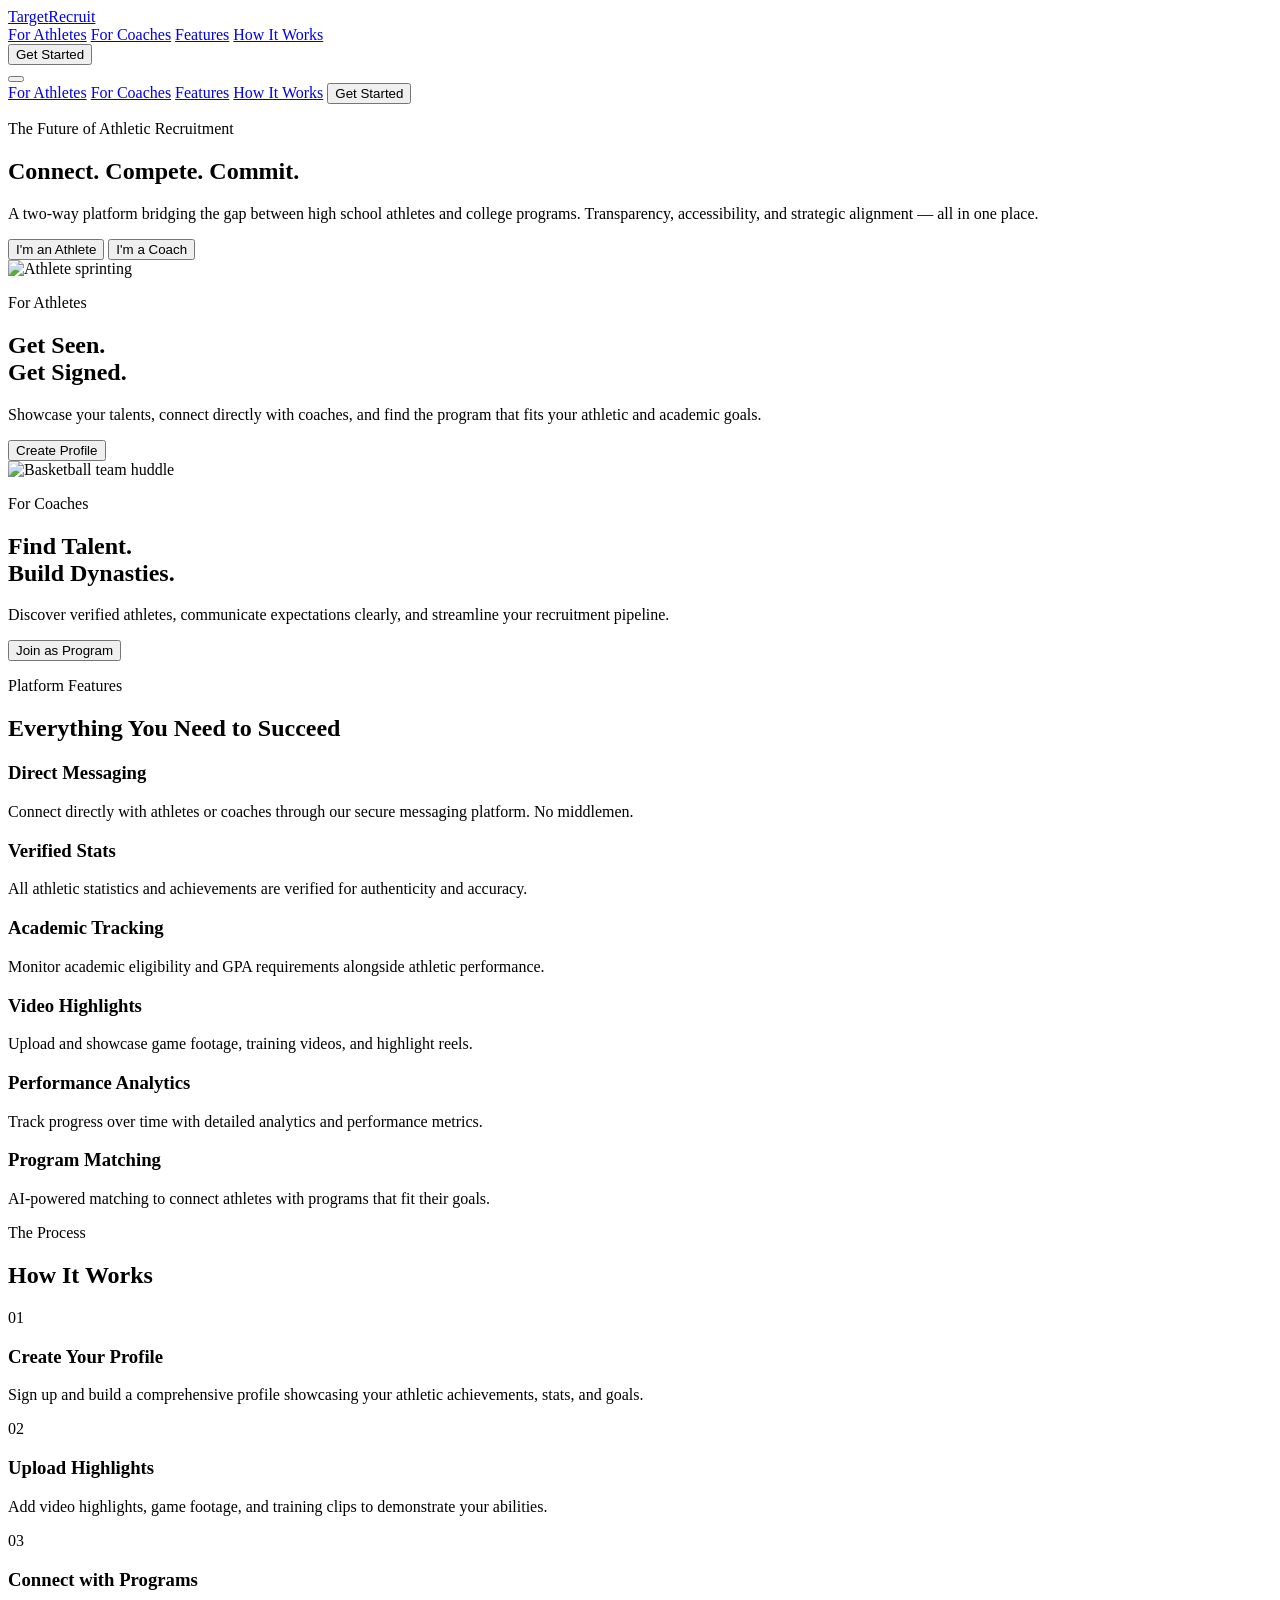
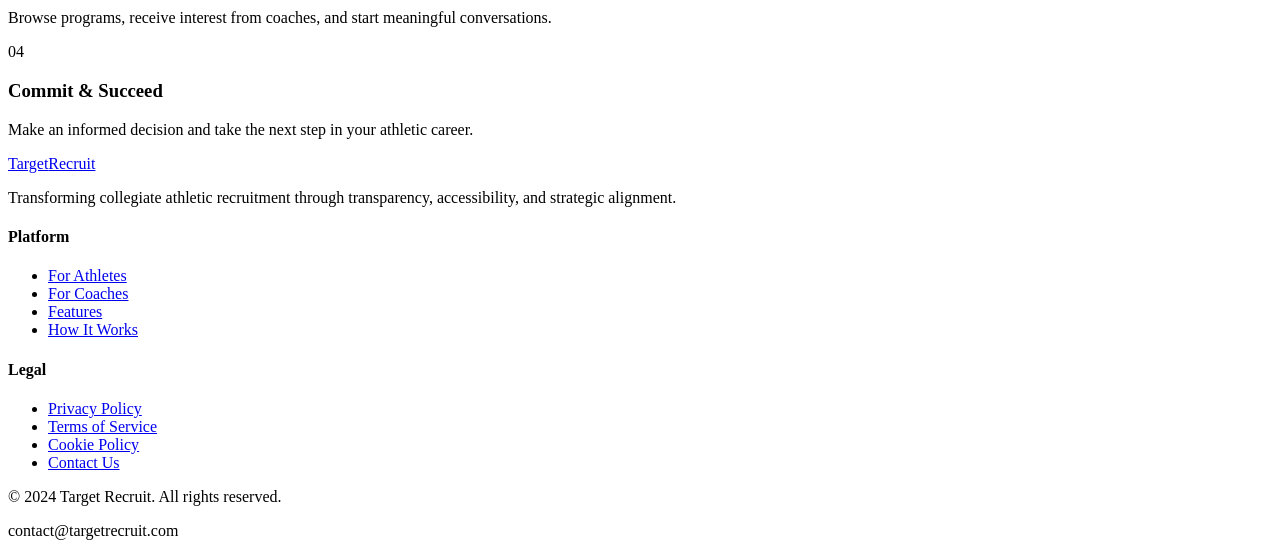
==== commit f5dbd17c: "Refactor navigation buttons and remove CTA section Replaced the 'Get Started' button with a div cont" ====
--- a/index.html
+++ b/index.html
@@ -57,9 +57,11 @@
                 <a href="#how-it-works" class="text-gray-400 hover:text-white transition-colors text-sm uppercase tracking-wider font-medium">How It Works</a>
             </div>
 
-            <button onclick="window.location.href='auth.html'" class="hidden md:flex bg-electric hover:bg-electric/90 text-white font-bold uppercase tracking-wider px-6 py-2 rounded-sm shadow-[0_0_15px_rgba(37,99,235,0.4)] transition-all hover:scale-105">
-                Get Started
-            </button>
+            <div id="nav-buttons" class="hidden md:flex items-center gap-4">
+                <button onclick="window.location.href='auth.html'" id="get-started-btn" class="bg-electric hover:bg-electric/90 text-white font-bold uppercase tracking-wider px-6 py-2 rounded-sm shadow-[0_0_15px_rgba(37,99,235,0.4)] transition-all hover:scale-105">
+                    Get Started
+                </button>
+            </div>
 
             <button id="mobile-menu-btn" class="md:hidden text-white">
                 <i data-lucide="menu" class="w-6 h-6"></i>
@@ -107,21 +109,6 @@
                     <i data-lucide="chevron-right" class="inline ml-2 w-5 h-5"></i>
                 </button>
             </div>
-            
-            <div class="mt-20 grid grid-cols-3 gap-4 md:gap-8 max-w-2xl mx-auto">
-                <div class="glass-card rounded-sm p-4 md:p-6">
-                    <p class="font-heading text-2xl md:text-4xl font-bold text-white">10K+</p>
-                    <p class="text-gray-500 text-xs md:text-sm uppercase tracking-wider mt-1">Athletes</p>
-                </div>
-                <div class="glass-card rounded-sm p-4 md:p-6">
-                    <p class="font-heading text-2xl md:text-4xl font-bold text-white">500+</p>
-                    <p class="text-gray-500 text-xs md:text-sm uppercase tracking-wider mt-1">Programs</p>
-                </div>
-                <div class="glass-card rounded-sm p-4 md:p-6">
-                    <p class="font-heading text-2xl md:text-4xl font-bold text-white">95%</p>
-                    <p class="text-gray-500 text-xs md:text-sm uppercase tracking-wider mt-1">Match Rate</p>
-                </div>
-            </div>
         </div>
         
         <div class="absolute bottom-8 left-1/2 -translate-x-1/2">
@@ -286,32 +273,6 @@
                     </div>
                 </div>
             </div>
-        </div>
-    </section>
-
-    <!-- CTA Section -->
-    <section class="py-24 md:py-32 relative overflow-hidden">
-        <div class="absolute inset-0 bg-gradient-to-br from-electric/20 via-obsidian to-obsidian"></div>
-        <div class="absolute inset-0 bg-[radial-gradient(circle_at_center,rgba(37,99,235,0.15)_0%,transparent_70%)]"></div>
-        
-        <div class="relative z-10 max-w-4xl mx-auto px-6 md:px-12 text-center">
-            <i data-lucide="trophy" class="w-16 h-16 text-volt mx-auto mb-8"></i>
-            <h2 class="font-heading text-4xl md:text-6xl font-black uppercase tracking-tighter text-white mb-6">
-                Ready to Start Your <span class="text-volt">Journey?</span>
-            </h2>
-            <p class="text-gray-400 text-lg md:text-xl max-w-2xl mx-auto mb-10 leading-relaxed">
-                Join thousands of athletes and programs already using Target Recruit to transform the recruitment experience.
-            </p>
-
-            <form id="newsletter-form" class="flex flex-col sm:flex-row gap-4 justify-center max-w-md mx-auto mb-6">
-                <input type="email" id="newsletter-email" placeholder="Enter your email" required class="bg-surface-highlight border border-white/10 text-white placeholder:text-gray-500 focus:border-electric focus:ring-1 focus:ring-electric rounded-sm h-14 px-5 text-base flex-1">
-                <button type="submit" class="bg-volt text-black hover:bg-volt/90 font-bold uppercase tracking-wider px-8 h-14 rounded-sm shadow-[0_0_20px_rgba(204,255,0,0.4)] transition-all hover:scale-105 whitespace-nowrap">
-                    Get Early Access
-                </button>
-            </form>
-
-            <p id="newsletter-message" class="text-sm mb-2"></p>
-            <p class="text-gray-500 text-sm">No spam, ever. Unsubscribe anytime.</p>
         </div>
     </section>
 
@@ -377,4 +338,3 @@
     </script>
 </body>
 </html>
-
